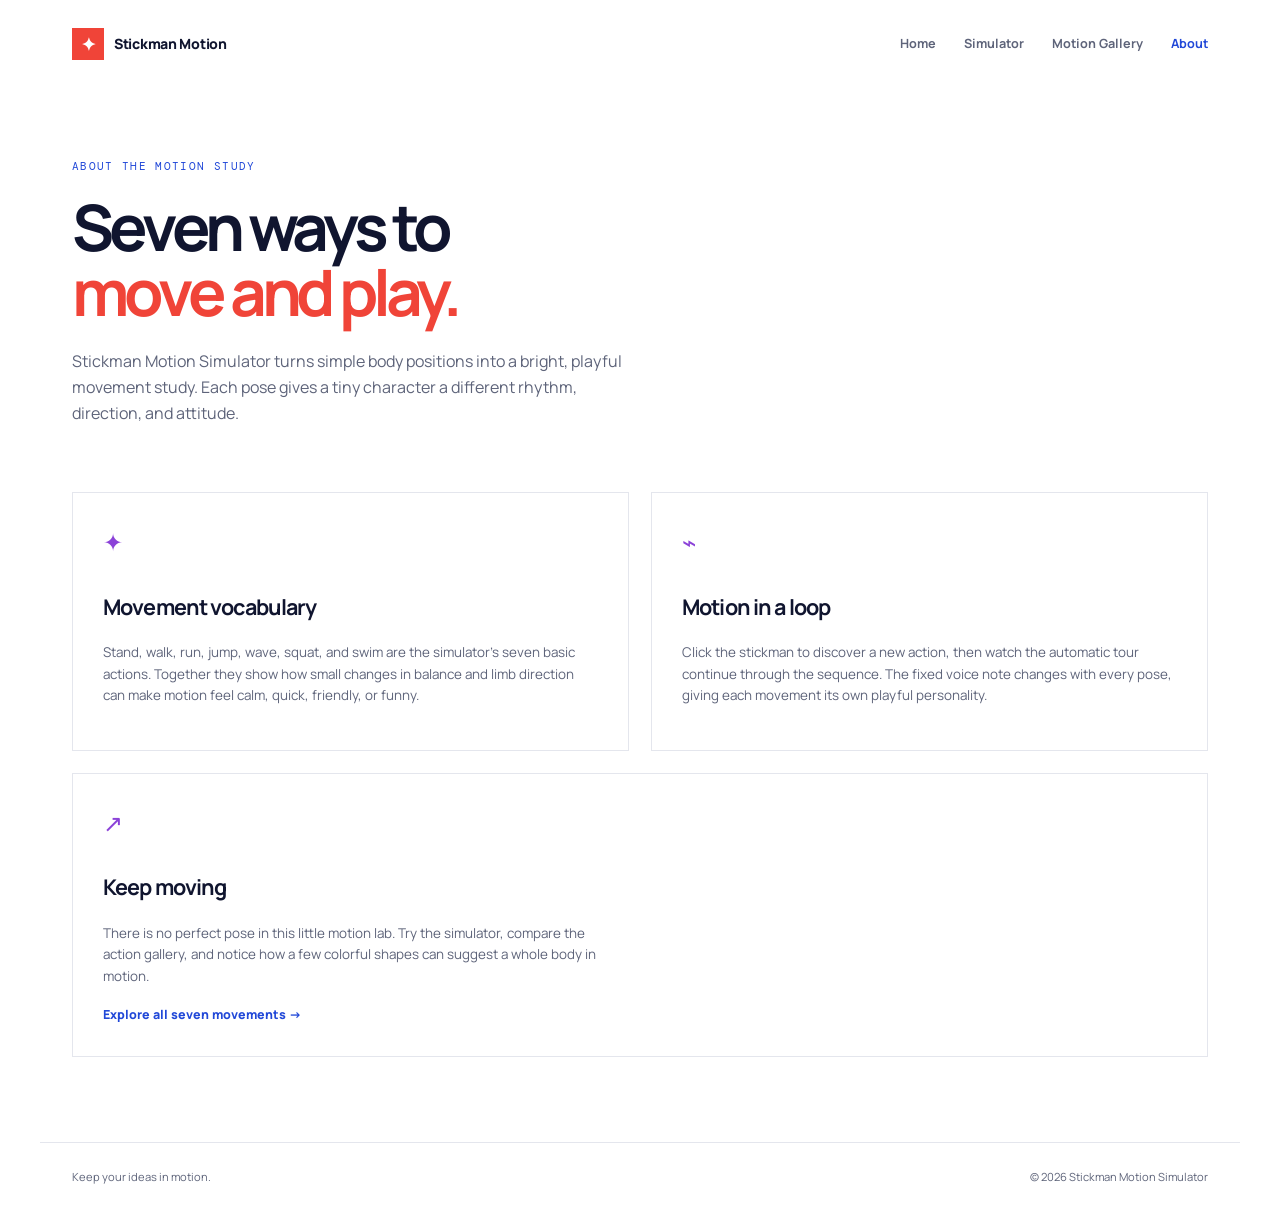
==== about.html @ 12ef15a6 "Create stickman motion simulator Co-authored-by: Copilot <223556219+Copilot@users.noreply.github.com" ====
<!doctype html>
<html lang="en">
<head>
  <meta charset="utf-8"><meta name="viewport" content="width=device-width, initial-scale=1">
  <title>About | Stickman Motion Simulator</title>
  <meta name="description" content="Learn how Stickman Motion Simulator turns seven playful movements into an interactive motion study.">
  <meta name="theme-color" content="#f5f8ff">
  <meta property="og:type" content="website"><meta property="og:title" content="About | Stickman Motion Simulator"><meta property="og:description" content="Discover the movement ideas behind seven playful stickman actions."><meta property="og:url" content="https://example.com/stickman-motion-simulator/about.html"><meta property="og:image" content="https://example.com/stickman-motion-simulator/og-image.svg">
  <link rel="icon" href="data:image/svg+xml,%3Csvg xmlns='http://www.w3.org/2000/svg' viewBox='0 0 64 64'%3E%3Crect width='64' height='64' rx='18' fill='%235b6ee1'/%3E%3Ccircle cx='32' cy='18' r='7' fill='white'/%3E%3Cpath d='M32 27v18M20 35l12 5 12-5M24 56l8-11 8 11' fill='none' stroke='white' stroke-width='5' stroke-linecap='round' stroke-linejoin='round'/%3E%3C/svg%3E">
  <link rel="stylesheet" href="style.css">
</head>
<body>
  <header class="site-header"><a class="brand" href="index.html" aria-label="Stickman Motion Simulator home"><span class="brand-mark" aria-hidden="true">✦</span><span>Stickman Motion</span></a><nav aria-label="Primary navigation"><a href="index.html">Home</a><a href="simulator.html">Simulator</a><a href="gallery.html">Motion Gallery</a><a class="is-active" href="about.html">About</a></nav></header>
  <main class="page-shell about-page">
    <section class="section-heading" aria-labelledby="about-title"><p class="eyebrow">About the motion study</p><h1 id="about-title">Seven ways to<br><em>move and play.</em></h1><p>Stickman Motion Simulator turns simple body positions into a bright, playful movement study. Each pose gives a tiny character a different rhythm, direction, and attitude.</p></section>
    <section class="about-grid" aria-label="Motion project details">
      <article class="about-panel"><span class="panel-icon">✦</span><h2>Movement vocabulary</h2><p>Stand, walk, run, jump, wave, squat, and swim are the simulator's seven basic actions. Together they show how small changes in balance and limb direction can make motion feel calm, quick, friendly, or funny.</p></article>
      <article class="about-panel"><span class="panel-icon">⌁</span><h2>Motion in a loop</h2><p>Click the stickman to discover a new action, then watch the automatic tour continue through the sequence. The fixed voice note changes with every pose, giving each movement its own playful personality.</p></article>
      <article class="about-panel panel-wide"><span class="panel-icon">↗</span><h2>Keep moving</h2><p>There is no perfect pose in this little motion lab. Try the simulator, compare the action gallery, and notice how a few colorful shapes can suggest a whole body in motion.</p><a class="text-link" href="simulator.html">Explore all seven movements →</a></article>
    </section>
  </main>
  <footer class="site-footer page-shell"><p>Keep your ideas in motion.</p><p>© 2026 Stickman Motion Simulator</p></footer>
</body>
</html>
---- style.css ----
@import url('https://fonts.googleapis.com/css2?family=DM+Mono:wght@400;500&family=Manrope:wght@400;500;600;700;800&display=swap');

:root { --ink:#10152f; --muted:#5e647a; --cobalt:#2148d8; --tomato:#f04438; --yellow:#ffd12f; --green:#58c637; --purple:#8b42d8; --orange:#ff8a26; --line:#e4e6ed; --card:#fff; --paper:#fff; }
* { box-sizing:border-box; }
html { overflow-x:hidden; }
body { margin:0; color:var(--ink); background:var(--paper); font-family:Manrope,Arial,sans-serif; line-height:1.6; }
a { color:inherit; text-decoration:none; }
.site-header { align-items:center; display:flex; justify-content:space-between; margin:auto; max-width:1200px; padding:28px 32px; }
.brand { align-items:center; display:flex; font-size:.88rem; font-weight:800; gap:10px; letter-spacing:-.02em; }
.brand-mark { align-items:center; background:var(--tomato); border-radius:0; color:#fff; display:flex; font-size:1.1rem; height:32px; justify-content:center; width:32px; }
nav { display:flex; gap:28px; } nav a { color:var(--muted); font-size:.79rem; font-weight:700; } nav a:hover, nav a.is-active { color:var(--cobalt); }
.page-shell { margin:0 auto; max-width:1200px; padding-left:32px; padding-right:32px; }
.hero { align-items:center; display:grid; gap:60px; grid-template-columns:1fr 1fr; min-height:560px; padding-bottom:60px; padding-top:55px; }
.eyebrow { color:var(--cobalt); font-family:'DM Mono',monospace; font-size:.7rem; letter-spacing:.12em; margin:0 0 18px; text-transform:uppercase; }
h1,h2,h3,p { margin-top:0; } h1 { font-size:clamp(2.6rem,6vw,5.3rem); letter-spacing:-.075em; line-height:1.02; margin-bottom:25px; } h1 em { color:var(--tomato); font-style:normal; }
.lede { color:var(--muted); font-size:1rem; margin-bottom:31px; max-width:470px; }
.button { border-radius:0; display:inline-flex; font-size:.8rem; font-weight:800; gap:18px; padding:15px 20px; } .button-primary { background:var(--cobalt); color:#fff; } .button-primary:hover { background:var(--tomato); }
.hero-art { align-items:center; background:var(--yellow); border-radius:0; display:flex; height:min(38vw,440px); justify-content:center; margin:0 auto; max-height:440px; max-width:440px; position:relative; width:min(38vw,440px); }
.stickman-svg { overflow:visible; } .hero-stickman { height:84%; position:relative; width:84%; z-index:1; } .svg-skin { fill:#ffb58a; stroke:none; } .svg-line { fill:none; stroke:var(--cobalt); stroke-linecap:round; stroke-linejoin:round; stroke-width:10; }
.orbit { border:0; background:var(--tomato); height:24px; position:absolute; transform:rotate(25deg); width:125px; } .orbit-two { background:var(--purple); height:18px; transform:rotate(-25deg); width:90px; } .spark { color:var(--cobalt); font-size:1.6rem; position:absolute; } .spark-one { left:12%; top:20%; } .spark-two { bottom:18%; right:15%; }
.feature-strip { border-top:1px solid var(--line); display:grid; gap:30px; grid-template-columns:repeat(3,1fr); padding-bottom:55px; padding-top:35px; } .feature-strip article { display:grid; gap:0 16px; grid-template-columns:42px 1fr; } .feature-strip h3 { font-size:.95rem; margin:2px 0 5px; } .feature-strip p { color:var(--muted); font-size:.78rem; grid-column:2; margin:0; }.feature-icon,.card-number { color:var(--tomato); font-family:'DM Mono',monospace; font-size:.73rem; }
.site-footer { border-top:1px solid var(--line); color:var(--muted); display:flex; font-size:.7rem; justify-content:space-between; padding-bottom:25px; padding-top:25px; }
.section-heading { max-width:720px; padding-bottom:50px; padding-top:70px; } .section-heading h1 { font-size:clamp(2.5rem,5vw,4.4rem); } .section-heading>p:last-child { color:var(--muted); max-width:560px; }
.simulator-layout { align-items:start; display:grid; gap:34px; grid-template-columns:minmax(0,1.5fr) minmax(260px,.75fr); padding-bottom:75px; }
.stage-card,.control-card { background:var(--card); border:1px solid var(--line); border-radius:0; overflow:hidden; } .motion-stage { background:var(--yellow); border:0; cursor:pointer; display:block; min-height:490px; overflow:hidden; padding:0; position:relative; width:100%; } .stage-grid { background-color:var(--orange); height:18px; inset:auto 0 0; position:absolute; } .simulator-stickman { height:75%; left:50%; position:absolute; top:10%; transform:translateX(-50%); transition:transform .35s ease; width:75%; } .motion-stage:hover .simulator-stickman { transform:translateX(-50%) scale(1.035); } .stage-hint { bottom:22px; color:var(--ink); font-family:'DM Mono',monospace; font-size:.67rem; left:0; position:absolute; right:0; }.motion-badge { background:var(--cobalt); border-radius:0; color:#fff; font-family:'DM Mono',monospace; font-size:.67rem; left:24px; padding:8px 12px; position:absolute; top:24px; z-index:2; }.motion-status { align-items:center; display:flex; font-size:.8rem; gap:9px; padding:20px 24px; }.status-dot { background:var(--green); border-radius:50%; height:8px; width:8px; }.dialogue { background:var(--tomato); color:#fff; display:flex; flex-direction:column; gap:5px; margin:0; padding:17px 24px; }.dialogue span { font-family:'DM Mono',monospace; font-size:.62rem; letter-spacing:.12em; }.dialogue strong { font-size:.88rem; }.control-card { padding:30px; }.control-card h2 { font-size:1.6rem; letter-spacing:-.05em; }.motion-list { list-style:none; margin:25px 0 35px; padding:0; }.motion-list li { border-bottom:1px solid var(--line); color:var(--muted); cursor:pointer; display:flex; font-size:.83rem; gap:18px; padding:13px 0; }.motion-list li span { color:var(--cobalt); font-family:'DM Mono',monospace; font-size:.68rem; }.motion-list li.is-selected { color:var(--ink); font-weight:800; }.tip { align-self:start; background:var(--yellow); border-radius:0; color:var(--ink); display:inline-block; font-size:.72rem; line-height:1.4; margin:0; max-width:250px; padding:10px 12px; }.tip span { color:var(--tomato); font-size:1rem; margin-right:6px; }.auto-status { align-self:start; color:var(--muted); font-family:'DM Mono',monospace; font-size:.62rem; margin:22px 0 0; }.auto-dot { background:var(--green); border-radius:50%; display:inline-block; height:7px; margin-right:6px; width:7px; }
.motion-pose { transition:opacity .25s ease,transform .25s ease; }.motion-pose.is-changing { opacity:0; transform:translateY(12px) scale(.96); }.motion-pose.is-new { animation:pose-in .4s ease both; } @keyframes pose-in { from{opacity:0;transform:translateY(-10px) scale(1.04)} to{opacity:1;transform:none} }
.motion-grid { display:grid; gap:22px; grid-template-columns:repeat(3,1fr); padding-bottom:80px; }.motion-card { background:var(--card); border:1px solid var(--line); border-radius:0; padding:25px; position:relative; }.card-number { position:absolute; right:25px; top:25px; }.motion-card h2 { font-size:1.2rem; margin-bottom:6px; }.motion-card p { color:var(--muted); font-size:.76rem; margin:0; }.mini-stickman { display:block; height:155px; margin:8px auto 18px; transition:transform .35s ease; width:130px; }.motion-card:hover .mini-stickman { transform:scale(1.035); }.mini-head { fill:var(--orange); }.mini-body.blue { fill:var(--cobalt); }.mini-limb { stroke:none; stroke-linecap:round; stroke-linejoin:round; stroke-width:0; }.mini-limb.red { fill:var(--tomato); }.mini-limb.yellow { fill:var(--yellow); }.mini-limb.green { fill:var(--green); }.mini-limb.purple { fill:var(--purple); }.mini-limb.orange { fill:var(--orange); }.mini-hand { stroke:none; }
.about-grid { display:grid; gap:22px; grid-template-columns:repeat(2,1fr); padding-bottom:85px; }.about-panel { background:var(--card); border:1px solid var(--line); border-radius:0; padding:30px; }.panel-wide { grid-column:span 2; }.panel-icon { color:var(--purple); display:block; font-size:1.5rem; margin-bottom:28px; }.about-panel h2 { font-size:1.35rem; letter-spacing:-.04em; }.about-panel p { color:var(--muted); font-size:.84rem; max-width:520px; }.text-link { color:var(--cobalt); font-size:.78rem; font-weight:800; }
.sr-only { height:1px; margin:-1px; overflow:hidden; position:absolute; width:1px; clip:rect(0,0,0,0); }
@media (max-width:700px) { .site-header { align-items:flex-start; flex-direction:column; gap:20px; padding:22px 20px; } nav { flex-wrap:wrap; gap:12px 18px; }.page-shell { padding-left:20px; padding-right:20px; }.hero { display:flex; flex-direction:column; gap:35px; min-height:auto; padding-bottom:55px; padding-top:40px; }.hero-copy { width:100%; }.hero-art { height:78vw; width:78vw; }.feature-strip,.motion-grid,.about-grid { grid-template-columns:1fr; }.feature-strip { gap:22px; }.section-heading { padding-top:45px; }.simulator-layout { grid-template-columns:1fr; }.motion-stage { min-height:390px; }.panel-wide { grid-column:auto; }.site-footer { align-items:flex-start; flex-direction:column; gap:6px; } }

/* Homepage: a yellow, paper-flat stage with floating color bubbles. */
.home-page { background:var(--yellow); overflow-x:hidden; }
.home-canvas { min-height:100vh; padding:28px 5vw 25px; position:relative; }
.home-kicker,.home-counter,.home-footer { color:var(--ink); font-family:'DM Mono',monospace; font-size:.65rem; letter-spacing:.08em; margin:0; text-transform:uppercase; }
.home-kicker { left:5vw; position:absolute; top:28px; }.home-counter { position:absolute; right:5vw; top:28px; }
.portrait-wrap { left:50%; position:absolute; text-align:center; top:50%; transform:translate(-50%,-52%); width:min(620px,58vw); }
.portrait { display:block; height:auto; margin:auto; overflow:visible; width:100%; }
.portrait-label { background:var(--purple); color:#fff; display:inline-block; font-family:'DM Mono',monospace; font-size:.62rem; left:3%; letter-spacing:.08em; margin:0; padding:8px 11px; position:absolute; text-transform:uppercase; top:21%; transform:rotate(-8deg); }
.portrait-wrap h1 { bottom:-30px; color:var(--ink); font-size:clamp(2rem,4vw,4rem); left:0; letter-spacing:-.08em; line-height:.9; margin:0; position:absolute; text-align:left; }.portrait-wrap h1 span { color:var(--tomato); }
.bubble-nav { inset:0; pointer-events:none; position:absolute; z-index:20; }
.bubble { align-items:flex-start; border:0; border-radius:50%; color:#fff; cursor:pointer; display:flex; flex-direction:column; font-family:Manrope,Arial,sans-serif; font-size:.78rem; height:132px; justify-content:center; line-height:1.05; padding:21px; pointer-events:auto; position:absolute; text-align:left; transition:transform .35s ease; width:132px; }
.bubble:hover,.bubble:focus-visible { transform:scale(1.09) rotate(0deg); }.bubble strong { font-size:1.02rem; }.bubble i { align-self:flex-end; font-size:1.25rem; font-style:normal; margin-top:8px; }
.bubble-blue { background:var(--cobalt); }.bubble-purple { background:var(--purple); }.bubble-green { background:var(--green); color:var(--ink); }.bubble-red { background:var(--tomato); }.bubble-orange { background:var(--orange); color:var(--ink); }
.bubble-simulator { animation:float-one 5s ease-in-out infinite; left:10%; top:28%; transform:rotate(-9deg); }.bubble-gallery { animation:float-two 6s ease-in-out infinite; right:10%; top:20%; transform:rotate(8deg); }.bubble-about { animation:float-three 5.5s ease-in-out infinite; bottom:17%; right:15%; transform:rotate(-7deg); }.bubble-note { animation:float-two 6.5s ease-in-out infinite; bottom:9%; left:5%; transform:rotate(7deg); }.bubble-note-two { bottom:7%; left:50%; transform:rotate(-5deg) scale(.82); }
@keyframes float-one { 50% { margin-top:-9px; } } @keyframes float-two { 50% { margin-top:10px; } } @keyframes float-three { 50% { margin-top:-12px; } }
.home-dialogue { background:var(--ink); bottom:28px; color:#fff; left:50%; max-width:310px; opacity:1; padding:15px 20px; position:absolute; transform:translateX(-50%); transition:opacity .25s ease; width:max-content; }.home-dialogue.is-changing { opacity:0; }.home-dialogue span { color:var(--yellow); display:block; font-family:'DM Mono',monospace; font-size:.58rem; letter-spacing:.12em; margin-bottom:5px; }.home-dialogue strong { font-size:.78rem; }.home-footer { bottom:28px; left:5vw; line-height:1.55; position:absolute; }
.machine-bubble { animation:machine-rise 5.2s ease-out forwards; border-radius:50%; height:var(--bubble-size); left:var(--bubble-x); opacity:1; pointer-events:none; position:absolute; top:var(--bubble-y); width:var(--bubble-size); z-index:10; }
@keyframes machine-rise { 0% { opacity:1; transform:translateY(0) scale(.7); } 18% { transform:translateY(-8px) scale(1); } 100% { opacity:0; transform:translateY(-180px) scale(1.08); } }
@media (max-width:700px) { .home-canvas { min-height:100svh; padding:20px; }.home-kicker { left:20px; top:20px; max-width:170px; }.home-counter { right:20px; top:20px; }.portrait-wrap { top:43%; width:min(390px,82vw); }.portrait-wrap h1 { bottom:-55px; font-size:2.55rem; left:3%; }.portrait-label { top:17%; }.bubble { font-size:.68rem; height:92px; padding:14px; width:92px; }.bubble strong { font-size:.78rem; }.bubble i { font-size:1rem; margin-top:5px; }.bubble-simulator { left:3%; top:21%; }.bubble-gallery { right:3%; top:24%; }.bubble-about { bottom:19%; right:3%; }.bubble-note { bottom:20%; left:4%; }.bubble-note-two { bottom:11%; left:auto; right:28%; transform:rotate(-5deg) scale(.82); }.home-dialogue { bottom:20px; max-width:250px; }.home-footer { display:none; } }

/* Responsive refinements for tablets and compact phones. */
@media (max-width:1000px) {
  .site-header { padding-left:24px; padding-right:24px; }
  .page-shell { padding-left:24px; padding-right:24px; }
  .hero { gap:35px; }
  .simulator-layout { grid-template-columns:1fr; }
  .control-card { display:grid; gap:0 28px; grid-template-columns:1fr 1fr; }
  .control-card .eyebrow,.control-card h2,.motion-list { grid-column:1; }
  .control-card .tip,.control-card .auto-status { grid-column:2; }
  .motion-grid { grid-template-columns:repeat(2, minmax(0, 1fr)); }
}

@media (max-width:700px) {
  .site-header { padding:18px 20px; }
  .brand { font-size:.82rem; }
  nav { gap:10px 15px; width:100%; }
  nav a { font-size:.72rem; }
  .page-shell { padding-left:20px; padding-right:20px; }
  .section-heading { padding-bottom:30px; padding-top:42px; }
  .section-heading h1 { font-size:clamp(2.35rem, 12vw, 3.4rem); }
  .section-heading > p:last-child { font-size:.88rem; }
  .control-card { display:block; padding:22px; }
  .motion-list { margin-bottom:25px; }
  .motion-list li { padding:11px 0; }
  .motion-stage { min-height:clamp(360px, 105vw, 490px); }
  .simulator-stickman { height:70%; top:12%; width:88%; }
  .dialogue { padding:15px 20px; }
  .dialogue strong { font-size:.8rem; }
  .motion-grid { gap:14px; grid-template-columns:1fr; padding-bottom:50px; }
  .motion-card { padding:20px; }
  .mini-stickman { height:140px; margin-bottom:12px; }
  .site-footer { padding-top:20px; }
}

@media (max-width:420px) {
  .site-header { align-items:flex-start; }
  nav { gap:8px 12px; }
  nav a { font-size:.67rem; }
  .home-kicker { max-width:145px; }
  .portrait-wrap { top:42%; width:84vw; }
  .portrait-wrap h1 { bottom:-45px; font-size:2.2rem; }
  .bubble { height:82px; padding:12px; width:82px; }
  .bubble strong { font-size:.7rem; }
  .bubble-simulator { left:1%; top:22%; }
  .bubble-gallery { right:1%; top:25%; }
  .bubble-about { bottom:17%; right:2%; }
  .bubble-note { bottom:19%; left:1%; }
  .bubble-note-two { bottom:9%; right:25%; }
  .home-dialogue { bottom:16px; max-width:225px; padding:12px 15px; }
  .motion-badge { left:16px; top:16px; }
  .motion-status { padding:16px 18px; }
}
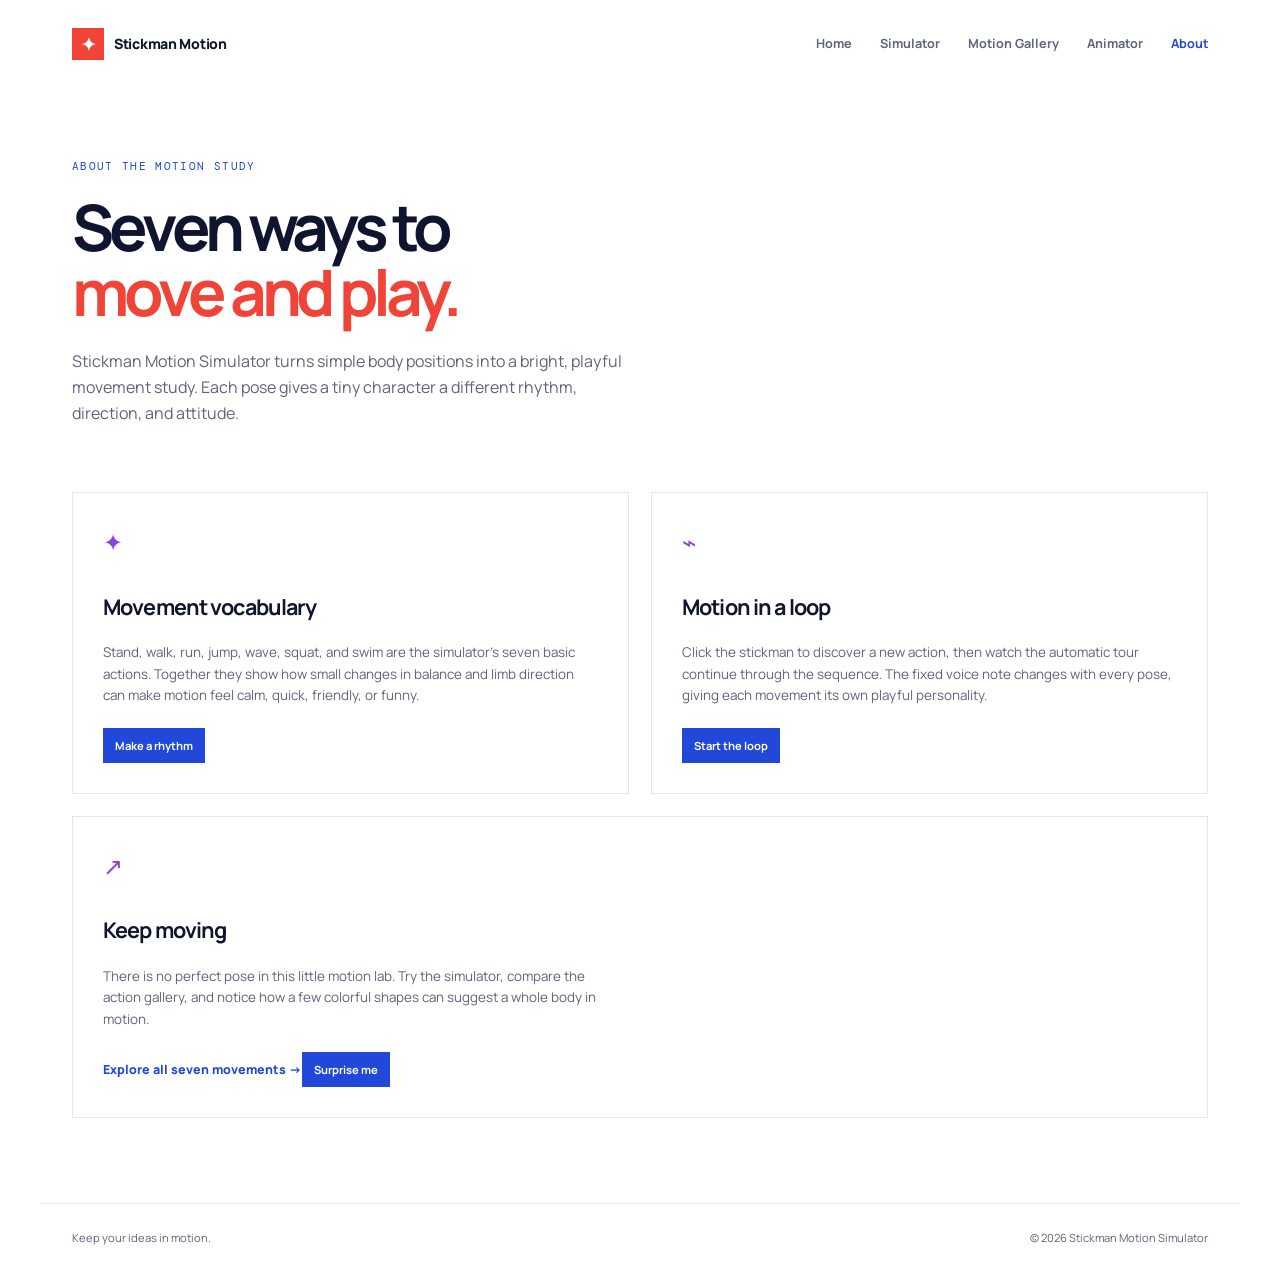
==== commit 826387c7: "stickman animator skeleton rig" ====
--- a/about.html
+++ b/about.html
@@ -10,15 +10,16 @@
   <link rel="stylesheet" href="style.css">
 </head>
 <body>
-  <header class="site-header"><a class="brand" href="index.html" aria-label="Stickman Motion Simulator home"><span class="brand-mark" aria-hidden="true">✦</span><span>Stickman Motion</span></a><nav aria-label="Primary navigation"><a href="index.html">Home</a><a href="simulator.html">Simulator</a><a href="gallery.html">Motion Gallery</a><a class="is-active" href="about.html">About</a></nav></header>
+  <header class="site-header"><a class="brand" href="index.html" aria-label="Stickman Motion Simulator home"><span class="brand-mark" aria-hidden="true">✦</span><span>Stickman Motion</span></a><nav aria-label="Primary navigation"><a href="index.html">Home</a><a href="simulator.html">Simulator</a><a href="gallery.html">Motion Gallery</a><a href="animator.html">Animator</a><a class="is-active" href="about.html">About</a></nav></header>
   <main class="page-shell about-page">
     <section class="section-heading" aria-labelledby="about-title"><p class="eyebrow">About the motion study</p><h1 id="about-title">Seven ways to<br><em>move and play.</em></h1><p>Stickman Motion Simulator turns simple body positions into a bright, playful movement study. Each pose gives a tiny character a different rhythm, direction, and attitude.</p></section>
     <section class="about-grid" aria-label="Motion project details">
-      <article class="about-panel"><span class="panel-icon">✦</span><h2>Movement vocabulary</h2><p>Stand, walk, run, jump, wave, squat, and swim are the simulator's seven basic actions. Together they show how small changes in balance and limb direction can make motion feel calm, quick, friendly, or funny.</p></article>
-      <article class="about-panel"><span class="panel-icon">⌁</span><h2>Motion in a loop</h2><p>Click the stickman to discover a new action, then watch the automatic tour continue through the sequence. The fixed voice note changes with every pose, giving each movement its own playful personality.</p></article>
-      <article class="about-panel panel-wide"><span class="panel-icon">↗</span><h2>Keep moving</h2><p>There is no perfect pose in this little motion lab. Try the simulator, compare the action gallery, and notice how a few colorful shapes can suggest a whole body in motion.</p><a class="text-link" href="simulator.html">Explore all seven movements →</a></article>
+      <article class="about-panel about-interactive"><span class="panel-icon">✦</span><h2>Movement vocabulary</h2><p>Stand, walk, run, jump, wave, squat, and swim are the simulator's seven basic actions. Together they show how small changes in balance and limb direction can make motion feel calm, quick, friendly, or funny.</p><button class="panel-action" type="button">Make a rhythm</button></article>
+      <article class="about-panel about-interactive"><span class="panel-icon">⌁</span><h2>Motion in a loop</h2><p>Click the stickman to discover a new action, then watch the automatic tour continue through the sequence. The fixed voice note changes with every pose, giving each movement its own playful personality.</p><button class="panel-action" type="button">Start the loop</button></article>
+      <article class="about-panel panel-wide about-interactive"><span class="panel-icon">↗</span><h2>Keep moving</h2><p>There is no perfect pose in this little motion lab. Try the simulator, compare the action gallery, and notice how a few colorful shapes can suggest a whole body in motion.</p><a class="text-link" href="simulator.html">Explore all seven movements →</a><button class="panel-action" type="button">Surprise me</button></article>
     </section>
   </main>
   <footer class="site-footer page-shell"><p>Keep your ideas in motion.</p><p>© 2026 Stickman Motion Simulator</p></footer>
+  <script src="script.js"></script>
 </body>
 </html>
--- a/style.css
+++ b/style.css
@@ -20,32 +20,48 @@
 .orbit { border:0; background:var(--tomato); height:24px; position:absolute; transform:rotate(25deg); width:125px; } .orbit-two { background:var(--purple); height:18px; transform:rotate(-25deg); width:90px; } .spark { color:var(--cobalt); font-size:1.6rem; position:absolute; } .spark-one { left:12%; top:20%; } .spark-two { bottom:18%; right:15%; }
 .feature-strip { border-top:1px solid var(--line); display:grid; gap:30px; grid-template-columns:repeat(3,1fr); padding-bottom:55px; padding-top:35px; } .feature-strip article { display:grid; gap:0 16px; grid-template-columns:42px 1fr; } .feature-strip h3 { font-size:.95rem; margin:2px 0 5px; } .feature-strip p { color:var(--muted); font-size:.78rem; grid-column:2; margin:0; }.feature-icon,.card-number { color:var(--tomato); font-family:'DM Mono',monospace; font-size:.73rem; }
 .site-footer { border-top:1px solid var(--line); color:var(--muted); display:flex; font-size:.7rem; justify-content:space-between; padding-bottom:25px; padding-top:25px; }
-.section-heading { max-width:720px; padding-bottom:50px; padding-top:70px; } .section-heading h1 { font-size:clamp(2.5rem,5vw,4.4rem); } .section-heading>p:last-child { color:var(--muted); max-width:560px; }
+.section-heading { max-width:720px; padding-bottom:50px; padding-top:70px; } .section-heading h1 { font-size:clamp(2.5rem,5vw,4.4rem); } .section-heading>p:last-child { color:var(--muted); max-width:560px; }.sound-toggle { background:var(--yellow); border:0; color:var(--ink); cursor:pointer; font:700 .7rem Manrope,Arial,sans-serif; padding:10px 12px; }.sound-toggle:hover, .sound-toggle[aria-pressed="false"] { background:var(--line); }.sound-toggle:focus-visible { outline:3px solid var(--cobalt); outline-offset:3px; }
 .simulator-layout { align-items:start; display:grid; gap:34px; grid-template-columns:minmax(0,1.5fr) minmax(260px,.75fr); padding-bottom:75px; }
-.stage-card,.control-card { background:var(--card); border:1px solid var(--line); border-radius:0; overflow:hidden; } .motion-stage { background:var(--yellow); border:0; cursor:pointer; display:block; min-height:490px; overflow:hidden; padding:0; position:relative; width:100%; } .stage-grid { background-color:var(--orange); height:18px; inset:auto 0 0; position:absolute; } .simulator-stickman { height:75%; left:50%; position:absolute; top:10%; transform:translateX(-50%); transition:transform .35s ease; width:75%; } .motion-stage:hover .simulator-stickman { transform:translateX(-50%) scale(1.035); } .stage-hint { bottom:22px; color:var(--ink); font-family:'DM Mono',monospace; font-size:.67rem; left:0; position:absolute; right:0; }.motion-badge { background:var(--cobalt); border-radius:0; color:#fff; font-family:'DM Mono',monospace; font-size:.67rem; left:24px; padding:8px 12px; position:absolute; top:24px; z-index:2; }.motion-status { align-items:center; display:flex; font-size:.8rem; gap:9px; padding:20px 24px; }.status-dot { background:var(--green); border-radius:50%; height:8px; width:8px; }.dialogue { background:var(--tomato); color:#fff; display:flex; flex-direction:column; gap:5px; margin:0; padding:17px 24px; }.dialogue span { font-family:'DM Mono',monospace; font-size:.62rem; letter-spacing:.12em; }.dialogue strong { font-size:.88rem; }.control-card { padding:30px; }.control-card h2 { font-size:1.6rem; letter-spacing:-.05em; }.motion-list { list-style:none; margin:25px 0 35px; padding:0; }.motion-list li { border-bottom:1px solid var(--line); color:var(--muted); cursor:pointer; display:flex; font-size:.83rem; gap:18px; padding:13px 0; }.motion-list li span { color:var(--cobalt); font-family:'DM Mono',monospace; font-size:.68rem; }.motion-list li.is-selected { color:var(--ink); font-weight:800; }.tip { align-self:start; background:var(--yellow); border-radius:0; color:var(--ink); display:inline-block; font-size:.72rem; line-height:1.4; margin:0; max-width:250px; padding:10px 12px; }.tip span { color:var(--tomato); font-size:1rem; margin-right:6px; }.auto-status { align-self:start; color:var(--muted); font-family:'DM Mono',monospace; font-size:.62rem; margin:22px 0 0; }.auto-dot { background:var(--green); border-radius:50%; display:inline-block; height:7px; margin-right:6px; width:7px; }
+.stage-card,.control-card { background:var(--card); border:1px solid var(--line); border-radius:0; overflow:hidden; } .motion-stage { background:var(--yellow); border:0; cursor:pointer; display:block; min-height:490px; overflow:hidden; padding:0; position:relative; width:100%; } .motion-stage::before { background:var(--cobalt); border-radius:50%; content:""; height:18px; left:50%; opacity:0; pointer-events:none; position:absolute; top:52%; transform:translate(-50%,-50%) scale(.2); width:18px; z-index:0; }.motion-stage.stage-burst::before { animation:stage-ripple .55s ease-out both; }.stage-grid { background-color:var(--orange); height:18px; inset:auto 0 0; position:absolute; }.simulator-stickman { height:75%; left:50%; position:absolute; top:10%; transform:translateX(-50%); transition:transform .35s ease; width:75%; z-index:1; }.motion-stage:hover .simulator-stickman { transform:translateX(-50%) scale(1.035); }.motion-stage[data-motion] #motion-pose { transform-box:fill-box; transform-origin:center bottom; }.motion-stage[data-motion="stand"] #motion-pose { animation:stage-breathe 2.8s ease-in-out infinite; }.motion-stage[data-motion="walk"] #motion-pose { animation:stage-walk .75s ease-in-out infinite; }.motion-stage[data-motion="run"] #motion-pose { animation:stage-run .42s ease-in-out infinite; }.motion-stage[data-motion="jump"] #motion-pose { animation:stage-jump 1.15s cubic-bezier(.36,.07,.19,.97) infinite; }.motion-stage[data-motion="wave"] #motion-pose { animation:stage-wave .8s ease-in-out infinite; transform-origin:58% 35%; }.motion-stage[data-motion="squat"] #motion-pose { animation:stage-squat 1.1s ease-in-out infinite; }.motion-stage[data-motion="swim"] #motion-pose { animation:stage-swim 1.15s ease-in-out infinite; transform-origin:50% 50%; }.stage-hint { bottom:22px; color:var(--ink); font-family:'DM Mono',monospace; font-size:.67rem; left:0; position:absolute; right:0; }.motion-badge { background:var(--cobalt); border-radius:0; color:#fff; font-family:'DM Mono',monospace; font-size:.67rem; left:24px; padding:8px 12px; position:absolute; top:24px; z-index:2; }.motion-status { align-items:center; display:flex; font-size:.8rem; gap:9px; padding:20px 24px; }.status-dot { background:var(--green); border-radius:50%; height:8px; width:8px; }.dialogue { background:var(--tomato); color:#fff; display:flex; flex-direction:column; gap:5px; margin:0; padding:17px 24px; }.dialogue span { font-family:'DM Mono',monospace; font-size:.62rem; letter-spacing:.12em; }.dialogue strong { font-size:.88rem; }.control-card { padding:30px; }.control-card h2 { font-size:1.6rem; letter-spacing:-.05em; }.motion-list { list-style:none; margin:25px 0 35px; padding:0; }.motion-list li { border-bottom:1px solid var(--line); color:var(--muted); cursor:pointer; display:flex; font-size:.83rem; gap:18px; padding:13px 0; }.motion-list li span { color:var(--cobalt); font-family:'DM Mono',monospace; font-size:.68rem; }.motion-list li.is-selected { color:var(--ink); font-weight:800; }.tip { align-self:start; background:var(--yellow); border-radius:0; color:var(--ink); display:inline-block; font-size:.72rem; line-height:1.4; margin:0; max-width:250px; padding:10px 12px; }.tip span { color:var(--tomato); font-size:1rem; margin-right:6px; }.auto-status { align-self:start; color:var(--muted); font-family:'DM Mono',monospace; font-size:.62rem; margin:22px 0 0; }.auto-dot { background:var(--green); border-radius:50%; display:inline-block; height:7px; margin-right:6px; width:7px; }
 .motion-pose { transition:opacity .25s ease,transform .25s ease; }.motion-pose.is-changing { opacity:0; transform:translateY(12px) scale(.96); }.motion-pose.is-new { animation:pose-in .4s ease both; } @keyframes pose-in { from{opacity:0;transform:translateY(-10px) scale(1.04)} to{opacity:1;transform:none} }
-.motion-grid { display:grid; gap:22px; grid-template-columns:repeat(3,1fr); padding-bottom:80px; }.motion-card { background:var(--card); border:1px solid var(--line); border-radius:0; padding:25px; position:relative; }.card-number { position:absolute; right:25px; top:25px; }.motion-card h2 { font-size:1.2rem; margin-bottom:6px; }.motion-card p { color:var(--muted); font-size:.76rem; margin:0; }.mini-stickman { display:block; height:155px; margin:8px auto 18px; transition:transform .35s ease; width:130px; }.motion-card:hover .mini-stickman { transform:scale(1.035); }.mini-head { fill:var(--orange); }.mini-body.blue { fill:var(--cobalt); }.mini-limb { stroke:none; stroke-linecap:round; stroke-linejoin:round; stroke-width:0; }.mini-limb.red { fill:var(--tomato); }.mini-limb.yellow { fill:var(--yellow); }.mini-limb.green { fill:var(--green); }.mini-limb.purple { fill:var(--purple); }.mini-limb.orange { fill:var(--orange); }.mini-hand { stroke:none; }
+.motion-grid { display:grid; gap:22px; grid-template-columns:repeat(3,1fr); padding-bottom:80px; }.motion-card { background:var(--card); border:1px solid var(--line); border-radius:0; padding:25px; position:relative; transition:transform .25s ease,box-shadow .25s ease; }.motion-card:hover { box-shadow:8px 8px 0 var(--yellow); transform:translateY(-5px) rotate(-.5deg); }.card-number { position:absolute; right:25px; top:25px; }.motion-card h2 { font-size:1.2rem; margin-bottom:6px; }.motion-card p { color:var(--muted); font-size:.76rem; margin:0; }.mini-stickman { display:block; height:155px; margin:8px auto 18px; transform-origin:50% 85%; transition:transform .35s ease; width:130px; }.motion-card:hover .mini-stickman { transform:scale(1.035); }.motion-card.is-playing .mini-stickman { animation:gallery-motion 1.2s ease-in-out infinite; }.motion-card[data-motion="walk"].is-playing .mini-stickman { animation-name:gallery-walk; }.motion-card[data-motion="run"].is-playing .mini-stickman { animation-name:gallery-run; }.motion-card[data-motion="jump"].is-playing .mini-stickman { animation-name:gallery-jump; }.motion-card[data-motion="wave"].is-playing .mini-stickman { animation-name:gallery-wave; }.motion-card[data-motion="squat"].is-playing .mini-stickman { animation-name:gallery-squat; }.motion-card[data-motion="swim"].is-playing .mini-stickman { animation-name:gallery-swim; }.mini-head { fill:var(--orange); }.mini-body.blue { fill:var(--cobalt); }.mini-limb { stroke:none; stroke-linecap:round; stroke-linejoin:round; stroke-width:0; }.mini-limb.red { fill:var(--tomato); }.mini-limb.yellow { fill:var(--orange); }.mini-limb.green { fill:var(--green); }.mini-limb.purple { fill:var(--purple); }.mini-limb.orange { fill:var(--orange); }.mini-hand { stroke:none; }.motion-play { background:var(--cobalt); border:0; color:#fff; cursor:pointer; font:700 .7rem Manrope,Arial,sans-serif; margin-top:18px; padding:10px 12px; }.motion-play:hover, .motion-card.is-playing .motion-play { background:var(--tomato); }.motion-play:focus-visible { outline:3px solid var(--yellow); outline-offset:3px; }
+@keyframes gallery-motion { 0%,100% { transform:translateY(0) rotate(0); } 50% { transform:translateY(-5px) rotate(-2deg); } }
+@keyframes gallery-walk { 0%,100% { transform:translateX(-4px) rotate(-3deg); } 50% { transform:translateX(4px) rotate(3deg); } }
+@keyframes gallery-run { 0%,100% { transform:translate(-5px,3px) rotate(-5deg); } 50% { transform:translate(5px,-5px) rotate(5deg); } }
+@keyframes gallery-jump { 0%,100% { transform:translateY(4px) scaleY(.96); } 50% { transform:translateY(-10px) scaleY(1.04); } }
+@keyframes gallery-wave { 0%,100% { transform:rotate(-5deg) translateX(-2px); } 50% { transform:rotate(7deg) translateX(3px); } }
+@keyframes gallery-squat { 0%,100% { transform:translateY(0) scaleY(1); } 50% { transform:translateY(8px) scaleY(.92); } }
+@keyframes gallery-swim { 0%,100% { transform:translateX(-5px) rotate(-3deg); } 50% { transform:translateX(5px) rotate(3deg); } }
+@keyframes stage-ripple { to { opacity:0; transform:translate(-50%,-50%) scale(22); } }
+@keyframes stage-breathe { 0%,100% { transform:translateY(0) scaleY(1); } 50% { transform:translateY(-3px) scaleY(1.015); } }
+@keyframes stage-walk { 0%,100% { transform:translate(-5px,2px) rotate(-2deg); } 50% { transform:translate(5px,-2px) rotate(2deg); } }
+@keyframes stage-run { 0%,100% { transform:translate(-7px,4px) rotate(-5deg) scaleY(.98); } 50% { transform:translate(7px,-5px) rotate(5deg) scaleY(1.02); } }
+@keyframes stage-jump { 0%,100% { transform:translateY(5px) scaleY(.94); } 45% { transform:translateY(-17px) scaleY(1.04); } 65% { transform:translateY(-14px) scaleY(1.01); } }
+@keyframes stage-wave { 0%,100% { transform:rotate(-5deg); } 50% { transform:rotate(7deg) translateX(4px); } }
+@keyframes stage-squat { 0%,100% { transform:translateY(0) scaleY(1); } 50% { transform:translateY(14px) scaleY(.88); } }
+@keyframes stage-swim { 0%,100% { transform:translate(-7px,2px) rotate(-4deg); } 50% { transform:translate(7px,-3px) rotate(4deg); } }
+@media (prefers-reduced-motion: reduce) { .motion-card.is-playing .mini-stickman,.motion-stage[data-motion] #motion-pose { animation-duration:3s; } }
 .about-grid { display:grid; gap:22px; grid-template-columns:repeat(2,1fr); padding-bottom:85px; }.about-panel { background:var(--card); border:1px solid var(--line); border-radius:0; padding:30px; }.panel-wide { grid-column:span 2; }.panel-icon { color:var(--purple); display:block; font-size:1.5rem; margin-bottom:28px; }.about-panel h2 { font-size:1.35rem; letter-spacing:-.04em; }.about-panel p { color:var(--muted); font-size:.84rem; max-width:520px; }.text-link { color:var(--cobalt); font-size:.78rem; font-weight:800; }
+.about-panel { transition:background .25s ease, color .25s ease, transform .25s ease; }.about-panel.is-activated { background:var(--yellow); }.panel-action { background:var(--cobalt); border:0; color:#fff; cursor:pointer; font:700 .7rem Manrope,Arial,sans-serif; margin-top:8px; padding:10px 12px; }.panel-action:hover { background:var(--tomato); }
 .sr-only { height:1px; margin:-1px; overflow:hidden; position:absolute; width:1px; clip:rect(0,0,0,0); }
 @media (max-width:700px) { .site-header { align-items:flex-start; flex-direction:column; gap:20px; padding:22px 20px; } nav { flex-wrap:wrap; gap:12px 18px; }.page-shell { padding-left:20px; padding-right:20px; }.hero { display:flex; flex-direction:column; gap:35px; min-height:auto; padding-bottom:55px; padding-top:40px; }.hero-copy { width:100%; }.hero-art { height:78vw; width:78vw; }.feature-strip,.motion-grid,.about-grid { grid-template-columns:1fr; }.feature-strip { gap:22px; }.section-heading { padding-top:45px; }.simulator-layout { grid-template-columns:1fr; }.motion-stage { min-height:390px; }.panel-wide { grid-column:auto; }.site-footer { align-items:flex-start; flex-direction:column; gap:6px; } }
 
-/* Homepage: a yellow, paper-flat stage with floating color bubbles. */
+/* Homepage: a yellow, paper-flat stage with orderly color bubbles. */
 .home-page { background:var(--yellow); overflow-x:hidden; }
-.home-canvas { min-height:100vh; padding:28px 5vw 25px; position:relative; }
+.home-canvas { margin:0 auto; min-height:100vh; max-width:1200px; padding:2rem 5% 1.6rem; position:relative; width:100%; }
 .home-kicker,.home-counter,.home-footer { color:var(--ink); font-family:'DM Mono',monospace; font-size:.65rem; letter-spacing:.08em; margin:0; text-transform:uppercase; }
-.home-kicker { left:5vw; position:absolute; top:28px; }.home-counter { position:absolute; right:5vw; top:28px; }
-.portrait-wrap { left:50%; position:absolute; text-align:center; top:50%; transform:translate(-50%,-52%); width:min(620px,58vw); }
-.portrait { display:block; height:auto; margin:auto; overflow:visible; width:100%; }
+.home-kicker { left:5%; position:absolute; top:2rem; }.home-counter { position:absolute; right:5%; top:2rem; }
+.portrait-wrap { left:50%; position:absolute; text-align:center; top:50%; transform:translate(-50%,-52%); width:min(52%, 38rem); }
+.portrait { cursor:pointer; display:block; height:auto; margin:auto; overflow:visible; transform:translate3d(0,0,0); transition:transform .2s ease,filter .25s ease; width:100%; }.portrait:hover { filter:saturate(1.12); }.portrait:focus-visible { outline:3px solid var(--cobalt); outline-offset:8px; }.portrait.is-reacting { animation:portrait-pop .45s cubic-bezier(.2,1.4,.4,1) both; }.portrait-eye,.portrait-mouth { transition:transform .25s ease; transform-box:fill-box; transform-origin:center; }.portrait.mood-sleepy .portrait-eye { transform:scaleY(.28); }.portrait.mood-surprised .portrait-mouth { transform:scale(1.35); }.portrait.mood-happy .portrait-mouth { transform:translateY(-5px) scale(1.08); }@keyframes portrait-pop { 40% { transform:translate3d(0,-12px,0) rotate(-2deg) scale(1.04); } 75% { transform:translate3d(0,3px,0) rotate(1deg) scale(.99); } }
 .portrait-label { background:var(--purple); color:#fff; display:inline-block; font-family:'DM Mono',monospace; font-size:.62rem; left:3%; letter-spacing:.08em; margin:0; padding:8px 11px; position:absolute; text-transform:uppercase; top:21%; transform:rotate(-8deg); }
 .portrait-wrap h1 { bottom:-30px; color:var(--ink); font-size:clamp(2rem,4vw,4rem); left:0; letter-spacing:-.08em; line-height:.9; margin:0; position:absolute; text-align:left; }.portrait-wrap h1 span { color:var(--tomato); }
 .bubble-nav { inset:0; pointer-events:none; position:absolute; z-index:20; }
-.bubble { align-items:flex-start; border:0; border-radius:50%; color:#fff; cursor:pointer; display:flex; flex-direction:column; font-family:Manrope,Arial,sans-serif; font-size:.78rem; height:132px; justify-content:center; line-height:1.05; padding:21px; pointer-events:auto; position:absolute; text-align:left; transition:transform .35s ease; width:132px; }
+.bubble { align-items:flex-start; border:0; border-radius:50%; color:#fff; cursor:pointer; display:flex; flex-direction:column; font-family:Manrope,Arial,sans-serif; font-size:.78rem; height:8.25rem; justify-content:center; line-height:1.05; padding:1.3rem; pointer-events:auto; position:absolute; text-align:left; transition:transform .35s ease; width:8.25rem; }
 .bubble:hover,.bubble:focus-visible { transform:scale(1.09) rotate(0deg); }.bubble strong { font-size:1.02rem; }.bubble i { align-self:flex-end; font-size:1.25rem; font-style:normal; margin-top:8px; }
 .bubble-blue { background:var(--cobalt); }.bubble-purple { background:var(--purple); }.bubble-green { background:var(--green); color:var(--ink); }.bubble-red { background:var(--tomato); }.bubble-orange { background:var(--orange); color:var(--ink); }
 .bubble-simulator { animation:float-one 5s ease-in-out infinite; left:10%; top:28%; transform:rotate(-9deg); }.bubble-gallery { animation:float-two 6s ease-in-out infinite; right:10%; top:20%; transform:rotate(8deg); }.bubble-about { animation:float-three 5.5s ease-in-out infinite; bottom:17%; right:15%; transform:rotate(-7deg); }.bubble-note { animation:float-two 6.5s ease-in-out infinite; bottom:9%; left:5%; transform:rotate(7deg); }.bubble-note-two { bottom:7%; left:50%; transform:rotate(-5deg) scale(.82); }
 @keyframes float-one { 50% { margin-top:-9px; } } @keyframes float-two { 50% { margin-top:10px; } } @keyframes float-three { 50% { margin-top:-12px; } }
-.home-dialogue { background:var(--ink); bottom:28px; color:#fff; left:50%; max-width:310px; opacity:1; padding:15px 20px; position:absolute; transform:translateX(-50%); transition:opacity .25s ease; width:max-content; }.home-dialogue.is-changing { opacity:0; }.home-dialogue span { color:var(--yellow); display:block; font-family:'DM Mono',monospace; font-size:.58rem; letter-spacing:.12em; margin-bottom:5px; }.home-dialogue strong { font-size:.78rem; }.home-footer { bottom:28px; left:5vw; line-height:1.55; position:absolute; }
-.machine-bubble { animation:machine-rise 5.2s ease-out forwards; border-radius:50%; height:var(--bubble-size); left:var(--bubble-x); opacity:1; pointer-events:none; position:absolute; top:var(--bubble-y); width:var(--bubble-size); z-index:10; }
+.home-dialogue { background:var(--ink); bottom:28px; color:#fff; left:50%; max-width:310px; opacity:1; padding:15px 20px; position:absolute; transform:translateX(-50%); transition:opacity .25s ease; width:max-content; }.home-dialogue.is-changing { opacity:0; }.home-dialogue span { color:var(--yellow); display:block; font-family:'DM Mono',monospace; font-size:.58rem; letter-spacing:.12em; margin-bottom:5px; }.home-dialogue strong { display:block; font-size:.78rem; }.home-dialogue button { background:transparent; border:0; color:var(--yellow); cursor:pointer; font:500 .6rem 'DM Mono',monospace; margin-top:10px; padding:0; text-transform:uppercase; }.home-dialogue button:hover { color:#fff; }.machine-bubble { animation:machine-rise 5.2s ease-out forwards; border-radius:50%; height:var(--bubble-size); left:var(--bubble-x); opacity:1; pointer-events:none; position:absolute; top:var(--bubble-y); width:var(--bubble-size); z-index:10; }
 @keyframes machine-rise { 0% { opacity:1; transform:translateY(0) scale(.7); } 18% { transform:translateY(-8px) scale(1); } 100% { opacity:0; transform:translateY(-180px) scale(1.08); } }
 @media (max-width:700px) { .home-canvas { min-height:100svh; padding:20px; }.home-kicker { left:20px; top:20px; max-width:170px; }.home-counter { right:20px; top:20px; }.portrait-wrap { top:43%; width:min(390px,82vw); }.portrait-wrap h1 { bottom:-55px; font-size:2.55rem; left:3%; }.portrait-label { top:17%; }.bubble { font-size:.68rem; height:92px; padding:14px; width:92px; }.bubble strong { font-size:.78rem; }.bubble i { font-size:1rem; margin-top:5px; }.bubble-simulator { left:3%; top:21%; }.bubble-gallery { right:3%; top:24%; }.bubble-about { bottom:19%; right:3%; }.bubble-note { bottom:20%; left:4%; }.bubble-note-two { bottom:11%; left:auto; right:28%; transform:rotate(-5deg) scale(.82); }.home-dialogue { bottom:20px; max-width:250px; }.home-footer { display:none; } }
 
@@ -101,3 +117,278 @@
   .motion-badge { left:16px; top:16px; }
   .motion-status { padding:16px 18px; }
 }
+
+/* Keep large screens calm: the visual system scales inside the same stage. */
+@media (min-width:1001px) {
+  .site-header { padding:1.75rem 2rem; }
+  .page-shell { padding-left:2rem; padding-right:2rem; }
+  .hero { min-height:35rem; padding-bottom:3.75rem; padding-top:3.4rem; }
+  .hero-art { height:min(38vw, 27.5rem); max-height:27.5rem; max-width:27.5rem; width:min(38vw, 27.5rem); }
+  .motion-stage { min-height:30.625rem; }
+  .stage-grid { height:1.125rem; }
+  .home-canvas { min-height:100svh; }
+  .portrait-wrap { top:49%; width:min(56%, 42rem); }
+  .portrait-wrap h1 { bottom:-2.5rem; }
+  .home-dialogue { bottom:4%; left:57%; max-width:14rem; transform:none; width:14rem; z-index:21; }
+  .home-footer { bottom:2rem; }
+  .portrait-wrap h1 { max-width:16rem; }
+  .bubble-note-two { bottom:auto; left:76%; top:44%; }
+}
+
+/* Keep the label, title, and voice note in separate visual zones. */
+@media (min-width:701px) {
+  .portrait-wrap h1 { max-width:16rem; }
+  .home-dialogue { bottom:4%; left:57%; max-width:14rem; transform:none; width:14rem; }
+}
+
+@media (max-width:700px) {
+  .portrait-label { top:5%; }
+  .bubble-simulator { left:2%; top:30%; }
+  .home-dialogue { bottom:auto; left:auto; right:4%; top:62%; max-width:145px; padding:12px 14px; transform:none; width:145px; z-index:21; }
+}
+
+@media (max-width:700px) {
+  .bubble-note-two { bottom:auto; left:45%; right:auto; top:72%; }
+  .home-dialogue { bottom:auto; top:62%; z-index:21; }
+}
+
+/* The homepage bubbles use a stable layout so they never cover the artwork or text. */
+.bubble-nav {
+  bottom:6%;
+  display:grid;
+  gap:1rem;
+  grid-template-columns:repeat(5, minmax(0, 1fr));
+  height:auto;
+  inset: auto 5% 6%;
+  justify-items:center;
+  left:5%;
+  right:5%;
+  top:auto;
+}
+.bubble {
+  animation:none;
+  height:clamp(6.5rem, 11vw, 8.25rem);
+  position:relative;
+  transform:none;
+  width:clamp(6.5rem, 11vw, 8.25rem);
+}
+.bubble:hover,
+.bubble:focus-visible {
+  transform:scale(1.05);
+}
+.bubble-simulator,
+.bubble-gallery,
+.bubble-about,
+.bubble-note,
+.bubble-note-two {
+  bottom:auto;
+  left:auto;
+  right:auto;
+  top:auto;
+}
+.home-dialogue {
+  bottom:2%;
+  left:5%;
+  transform:none;
+}
+.home-footer {
+  bottom:2%;
+  left:auto;
+  right:5%;
+  text-align:right;
+}
+
+@media (max-width:700px) {
+  .home-canvas {
+    min-height:960px;
+    padding:1.25rem 1.25rem 2rem;
+  }
+  .home-kicker {
+    left:1.25rem;
+    top:1.25rem;
+  }
+  .home-counter {
+    right:1.25rem;
+    top:1.25rem;
+  }
+  .portrait-wrap {
+    top:23%;
+    width:min(20rem, 72vw);
+  }
+  .portrait-label {
+    left:0;
+    top:13%;
+  }
+  .portrait-wrap h1 {
+    bottom:-3.4rem;
+    font-size:clamp(2rem, 10vw, 2.7rem);
+    left:0;
+  }
+  .bubble-nav {
+    bottom:auto;
+    gap:.9rem;
+    grid-template-columns:repeat(2, minmax(0, 1fr));
+    inset:auto 1.25rem;
+    justify-items:center;
+    top:54%;
+  }
+  .bubble {
+    height:clamp(5.8rem, 25vw, 6.4rem);
+    padding:1rem;
+    width:clamp(5.8rem, 25vw, 6.4rem);
+  }
+  .bubble strong {
+    font-size:.75rem;
+  }
+  .bubble i {
+    margin-top:.3rem;
+  }
+  .bubble-note-two {
+    grid-column:1 / -1;
+  }
+  .home-dialogue {
+    bottom:auto;
+    left:1.25rem;
+    max-width:none;
+    right:1.25rem;
+    top:91%;
+    transform:none;
+    width:auto;
+  }
+  .home-footer {
+    display:none;
+  }
+}
+
+/* Simulator controls and accessible interaction states. */
+.stage-progress { background:#f6b51e; height:5px; overflow:hidden; }
+.stage-progress span { background:var(--cobalt); display:block; height:100%; transition:width .3s ease; width:14.285%; }
+.motion-list li { transition:color .2s, padding-left .2s; }
+.motion-list li:hover,.motion-list li:focus-visible { color:var(--cobalt); padding-left:6px; outline:none; }
+.motion-controls { display:grid; gap:10px; grid-template-columns:1fr 1fr; margin:0 0 20px; }
+.control-button { background:transparent; border:1px solid var(--line); color:var(--ink); cursor:pointer; font:700 .7rem Manrope,sans-serif; padding:11px 10px; }
+.control-button:hover,.control-button:focus-visible { border-color:var(--cobalt); color:var(--cobalt); outline:2px solid #b9c7ff; outline-offset:2px; }
+.control-button-primary { background:var(--cobalt); border-color:var(--cobalt); color:#fff; }
+.tempo-control { color:var(--muted); display:grid; font:500 .68rem 'DM Mono',monospace; gap:7px; margin-bottom:22px; text-transform:uppercase; }
+.tempo-control select { background:var(--paper); border:1px solid var(--line); color:var(--ink); font:600 .75rem Manrope,sans-serif; padding:10px; text-transform:none; }
+.shortcut-hint { color:var(--muted); font-size:.65rem; margin:14px 0 0; }
+button, select { font:inherit; }
+button:focus-visible, a:focus-visible, select:focus-visible { outline:2px solid var(--cobalt); outline-offset:3px; }
+@media (prefers-reduced-motion: reduce) { *, *::before, *::after { scroll-behavior:auto !important; transition-duration:.01ms !important; animation-duration:.01ms !important; animation-iteration-count:1 !important; } }
+
+.animator-layout { align-items:start; display:grid; gap:24px; grid-template-columns:minmax(0,1.45fr) minmax(270px,.7fr); padding-bottom:75px; }
+.animator-stage-card,.animator-panel { background:var(--card); border:1px solid var(--line); }
+.animator-stage-card { overflow:hidden; }
+.animator-toolbar,.animator-playback { align-items:center; display:flex; gap:12px; justify-content:space-between; padding:16px 20px; }
+.animator-status,.animator-help { color:var(--muted); font-family:'DM Mono',monospace; font-size:.65rem; }
+.animator-stage { background:var(--yellow); min-height:560px; overflow:hidden; position:relative; }
+.animator-stage::before { background-image:linear-gradient(rgba(16,21,47,.08) 1px,transparent 1px),linear-gradient(90deg,rgba(16,21,47,.08) 1px,transparent 1px); background-size:32px 32px; content:""; inset:0; opacity:.5; position:absolute; }
+.editor-stickman { height:82%; left:50%; overflow:visible; position:absolute; top:5%; transform:translateX(-50%); width:82%; z-index:1; }
+.animator-ground { background:var(--orange); bottom:0; height:18px; left:0; position:absolute; right:0; }
+.editor-part { cursor:grab; transition:filter .15s ease; }.editor-part:hover,.editor-part.is-selected { filter:drop-shadow(0 0 5px #fff); }.editor-part.is-selected { stroke:var(--ink); stroke-dasharray:4 4; stroke-width:2; }.editor-head { fill:var(--orange); }.editor-body { fill:var(--cobalt); }.editor-arm { fill:var(--tomato); }.editor-limb:nth-of-type(4) .editor-arm { fill:var(--purple); }.editor-leg { fill:var(--green); }.editor-limb:nth-of-type(5) .editor-leg { fill:var(--purple); }.joint { fill:var(--yellow); stroke:var(--ink); stroke-width:2; }.editor-hand,.editor-foot { fill:var(--orange); }.animator-hint { bottom:28px; color:var(--ink); font:500 .65rem 'DM Mono',monospace; left:0; position:absolute; right:0; text-align:center; z-index:2; }
+.animator-playback { border-top:1px solid var(--line); justify-content:flex-start; }.tool-button,.preset-button { background:transparent; border:1px solid var(--line); color:var(--ink); cursor:pointer; font:700 .7rem Manrope,Arial,sans-serif; padding:10px 12px; }.tool-button:hover,.preset-button:hover,.preset-button.is-active { border-color:var(--cobalt); color:var(--cobalt); }.tool-button-primary { background:var(--cobalt); border-color:var(--cobalt); color:#fff; }.tool-button-primary:hover { background:var(--tomato); border-color:var(--tomato); color:#fff; }.animator-playback label,.angle-control { align-items:center; color:var(--muted); display:flex; font:500 .65rem 'DM Mono',monospace; gap:8px; text-transform:uppercase; }.animator-playback input,.angle-control input { accent-color:var(--cobalt); }.animator-playback output,.angle-control output { color:var(--ink); min-width:32px; }.animator-controls { display:grid; gap:18px; }.animator-panel { padding:24px; }.animator-panel h2 { font-size:1.35rem; margin-bottom:22px; }.preset-grid { display:grid; gap:8px; grid-template-columns:repeat(2,1fr); }.preset-button { text-align:left; }.angle-control { flex-wrap:wrap; }.angle-control input { flex-basis:100%; }.animator-export { display:flex; flex-direction:column; gap:12px; }.animator-export .animator-help { margin:0; }
+@media (max-width:800px) { .animator-layout { grid-template-columns:1fr; }.animator-stage { min-height:470px; }.animator-playback { align-items:flex-start; flex-wrap:wrap; }.animator-playback label { flex-basis:100%; } }
+
+/* Animator v2: direct-pose studio */
+.animator-heading { padding-bottom:32px; }.animator-workspace { align-items:start; display:grid; gap:18px; grid-template-columns:minmax(0,1.55fr) minmax(300px,.7fr); padding-bottom:75px; }.animator-canvas-card,.inspector-card { background:var(--card); border:1px solid var(--line); }.animator-canvas-card { overflow:hidden; }.animator-topbar { align-items:center; display:flex; font:500 .66rem 'DM Mono',monospace; gap:14px; justify-content:space-between; padding:12px 18px; }.studio-dot { background:var(--green); border-radius:50%; display:inline-block; height:8px; margin-right:8px; width:8px; }.inline-angle { align-items:center; display:flex; gap:8px; margin-left:auto; max-width:290px; }.inline-angle input { accent-color:var(--cobalt); min-width:90px; width:150px; }.inline-angle output { min-width:36px; text-align:right; }.animator-stage-v2 { min-height:620px; }.stage-grid-lines { background-image:linear-gradient(rgba(16,21,47,.07) 1px,transparent 1px),linear-gradient(90deg,rgba(16,21,47,.07) 1px,transparent 1px); background-size:32px 32px; inset:0; position:absolute; }.stage-label { color:var(--muted); font:500 .6rem 'DM Mono',monospace; left:20px; position:absolute; top:20px; }.editor-stickman-v2 { height:86%; top:5%; width:86%; }.rig-part { cursor:grab; }.rig-part:hover,.rig-part.is-selected { filter:drop-shadow(0 0 5px #fff); }.rig-part.is-selected { outline:2px dashed var(--ink); }.rig-head { fill:var(--orange); }.rig-torso { fill:var(--cobalt); }.rig-arm,.rig-leg { stroke:var(--ink); stroke-width:1; }.rig-red { fill:var(--tomato); }.rig-orange { fill:var(--orange); }.rig-purple { fill:var(--purple); }.rig-green { fill:var(--green); }.rig-blue { fill:var(--cobalt); }.rig-joint { fill:var(--yellow); stroke:var(--ink); stroke-width:2; }.rig-hand,.rig-foot { fill:var(--orange); stroke:var(--ink); stroke-width:1; }.rig-anchor { fill:var(--ink); opacity:.5; }.rotation-handle { fill:var(--tomato); pointer-events:none; opacity:0; transition:opacity .2s ease; }.rotation-handle.is-visible { opacity:1; }.rotation-handle line { stroke:var(--tomato); stroke-dasharray:3 3; stroke-width:2; }.stage-instruction { bottom:20px; color:var(--ink); font:500 .65rem 'DM Mono',monospace; left:0; margin:0; position:absolute; right:0; text-align:center; }.animator-transport { align-items:center; border-top:1px solid var(--line); display:flex; gap:10px; padding:14px 18px; }.animator-transport label { color:var(--muted); font:500 .65rem 'DM Mono',monospace; margin-left:auto; }.animator-transport select { background:var(--paper); border:1px solid var(--line); font:600 .72rem Manrope,sans-serif; margin-left:5px; padding:7px; }.animator-inspector { display:grid; gap:18px; position:sticky; top:16px; }.inspector-card { padding:20px; }.inspector-heading { align-items:start; display:flex; justify-content:space-between; }.preset-count { color:var(--tomato); font:500 .65rem 'DM Mono',monospace; }.preset-grid-v2 { gap:8px; grid-template-columns:repeat(2,1fr); margin-top:12px; }.preset-grid-v2 .preset-button { display:grid; gap:2px; grid-template-columns:25px 1fr; text-align:left; }.preset-grid-v2 .preset-button b { color:var(--tomato); font:500 .65rem 'DM Mono',monospace; grid-row:span 2; }.preset-grid-v2 .preset-button span { font-size:.72rem; font-weight:800; }.preset-grid-v2 .preset-button i { color:var(--muted); font-size:.6rem; font-style:normal; }.preset-grid-v2 .preset-button.is-active { background:var(--yellow); border-color:var(--yellow); color:var(--ink); }.selected-card h2 { font-size:1.55rem; margin:8px 0 20px; }.selected-card p { color:var(--muted); font-size:.72rem; margin:18px 0 0; }.angle-control-v2 { color:var(--muted); display:flex; font:500 .65rem 'DM Mono',monospace; justify-content:space-between; text-transform:uppercase; }.angle-control-v2 output { color:var(--ink); }.angle-control-v2 input { accent-color:var(--cobalt); flex-basis:100%; margin-top:9px; }.editor-button { background:transparent; border:1px solid var(--line); color:var(--ink); cursor:pointer; font:700 .68rem Manrope,Arial,sans-serif; padding:9px 11px; }.editor-button:hover,.editor-button:focus-visible { border-color:var(--cobalt); color:var(--cobalt); outline:2px solid #b9c7ff; outline-offset:2px; }.editor-button-primary { background:var(--cobalt); border-color:var(--cobalt); color:#fff; }.editor-button-primary:hover { background:var(--tomato); border-color:var(--tomato); color:#fff; }.editor-button-wide { width:100%; }.export-status { color:var(--muted); font:500 .62rem 'DM Mono',monospace; margin:12px 0 0; }.editor-button:disabled { cursor:wait; opacity:.6; }
+@media (max-width:900px) { .animator-workspace { grid-template-columns:1fr; }.animator-stage-v2 { min-height:560px; } }
+@media (max-width:900px) { .animator-topbar { align-items:flex-start; flex-wrap:wrap; }.inline-angle { flex-basis:100%; margin-left:0; max-width:none; order:3; }.inline-angle input { flex:1; width:auto; } }
+@media (prefers-reduced-motion:reduce) { .rig-part { transition:none; } }
+.rig-joint-control { cursor:move; }.rig-joint-control circle { fill:var(--yellow); stroke:var(--ink); stroke-width:2; }.rig-joint-control:hover circle,.rig-joint-control.is-selected circle { fill:var(--tomato); }.rig-joint-control.is-selected { outline:2px solid var(--tomato); }
+.part-picker { display:grid; gap:6px; grid-template-columns:repeat(2,minmax(0,1fr)); margin-top:16px; max-height:190px; overflow:auto; }.part-picker button { background:var(--paper); border:1px solid var(--line); color:var(--ink); cursor:pointer; font:600 .62rem Manrope,Arial,sans-serif; padding:7px 8px; text-align:left; }.part-picker button:hover,.part-picker button.is-active { background:var(--yellow); border-color:var(--tomato); }
+.rig-pick { cursor:grab; fill:transparent; pointer-events:all; stroke:transparent; stroke-width:2; }.rig-pick:hover,.rig-pick:focus { stroke:var(--tomato); stroke-dasharray:3 3; }.rig-part > :not(.rig-pick) { pointer-events:none; }
+
+@media (min-width:701px) {
+  .portrait-wrap {
+    width:min(48%, 34rem);
+  }
+  .bubble-nav {
+    display:block;
+    inset:0;
+  }
+  .bubble {
+    height:clamp(5.8rem, 9vw, 6.5rem);
+    position:absolute;
+    width:clamp(5.8rem, 9vw, 6.5rem);
+  }
+  .bubble-simulator { left:8%; top:28%; }
+  .bubble-gallery { left:18%; top:52%; }
+  .bubble-about { right:8%; top:25%; }
+  .bubble-note { bottom:auto; left:auto; right:18%; top:49%; }
+  .bubble-note-two { bottom:auto; left:auto; right:7%; top:70%; }
+  .home-dialogue {
+    bottom:auto;
+    left:auto;
+    right:5%;
+    top:2rem;
+  }
+}
+
+@media (max-width:700px) {
+  .home-canvas {
+    min-height:760px;
+  }
+  .portrait-wrap {
+    top:11%;
+    transform:translateX(-50%);
+    width:min(15rem, 56vw);
+  }
+  .portrait-wrap h1 {
+    bottom:-3.2rem;
+    font-size:clamp(1.9rem, 9vw, 2.45rem);
+    left:50%;
+    text-align:center;
+    transform:translateX(-50%);
+    width:15rem;
+  }
+  .portrait-label {
+    left:50%;
+    top:10%;
+    transform:translateX(-50%) rotate(-8deg);
+    white-space:nowrap;
+  }
+  .bubble-nav {
+    display:block;
+    inset:0;
+  }
+  .bubble {
+    height:clamp(4.5rem, 19vw, 5.2rem);
+    padding:.75rem;
+    position:absolute;
+    width:clamp(4.5rem, 19vw, 5.2rem);
+  }
+  .bubble strong {
+    font-size:.65rem;
+  }
+  .bubble i {
+    font-size:.85rem;
+  }
+  .bubble-simulator {
+    left:.25rem;
+    top:25%;
+  }
+  .bubble-gallery {
+    left:.25rem;
+    top:47%;
+  }
+  .bubble-about {
+    right:.25rem;
+    top:21%;
+  }
+  .bubble-note {
+    right:.25rem;
+    top:40%;
+  }
+  .bubble-note-two {
+    right:.25rem;
+    top:59%;
+    transform:none;
+  }
+  .home-dialogue {
+    bottom:1.25rem;
+    left:1.25rem;
+    right:1.25rem;
+    top:auto;
+    width:auto;
+  }
+}
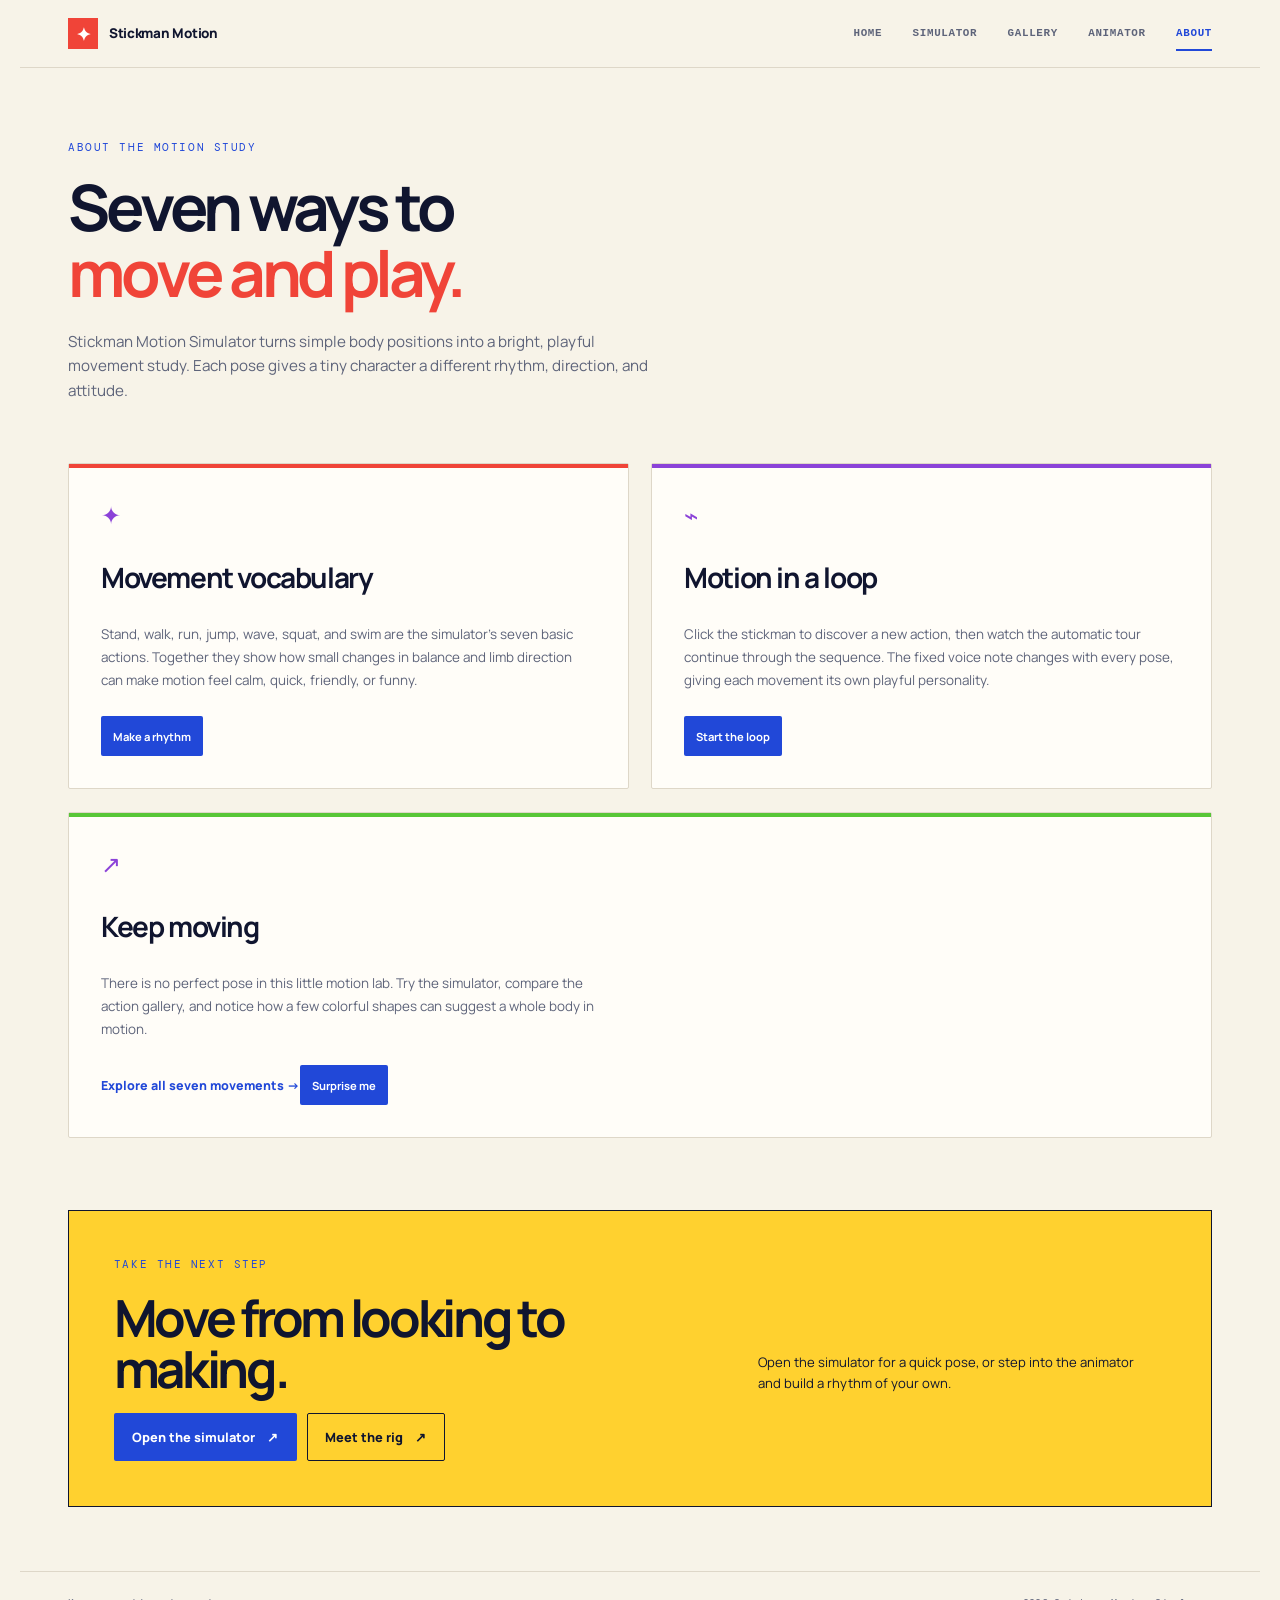
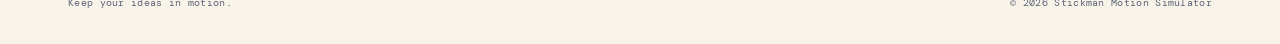
==== commit caeade4b: "Update portfolio pages and interactive experiences Co-authored-by: Copilot <223556219+Copilot@users." ====
--- a/about.html
+++ b/about.html
@@ -1,25 +1,44 @@
-<!doctype html>
+﻿<!doctype html>
 <html lang="en">
 <head>
-  <meta charset="utf-8"><meta name="viewport" content="width=device-width, initial-scale=1">
+  <meta charset="utf-8">
+  <meta name="viewport" content="width=device-width, initial-scale=1">
   <title>About | Stickman Motion Simulator</title>
   <meta name="description" content="Learn how Stickman Motion Simulator turns seven playful movements into an interactive motion study.">
-  <meta name="theme-color" content="#f5f8ff">
-  <meta property="og:type" content="website"><meta property="og:title" content="About | Stickman Motion Simulator"><meta property="og:description" content="Discover the movement ideas behind seven playful stickman actions."><meta property="og:url" content="https://example.com/stickman-motion-simulator/about.html"><meta property="og:image" content="https://example.com/stickman-motion-simulator/og-image.svg">
+  <meta name="theme-color" content="#f7f3e8">
+  <meta property="og:type" content="website">
+  <meta property="og:title" content="About | Stickman Motion Simulator">
+  <meta property="og:description" content="Discover the movement ideas behind seven playful stickman actions.">
+  <meta property="og:url" content="https://example.com/stickman-motion-simulator/about.html">
+  <meta property="og:image" content="https://example.com/stickman-motion-simulator/og-image.svg">
   <link rel="icon" href="data:image/svg+xml,%3Csvg xmlns='http://www.w3.org/2000/svg' viewBox='0 0 64 64'%3E%3Crect width='64' height='64' rx='18' fill='%235b6ee1'/%3E%3Ccircle cx='32' cy='18' r='7' fill='white'/%3E%3Cpath d='M32 27v18M20 35l12 5 12-5M24 56l8-11 8 11' fill='none' stroke='white' stroke-width='5' stroke-linecap='round' stroke-linejoin='round'/%3E%3C/svg%3E">
   <link rel="stylesheet" href="style.css">
 </head>
-<body>
-  <header class="site-header"><a class="brand" href="index.html" aria-label="Stickman Motion Simulator home"><span class="brand-mark" aria-hidden="true">✦</span><span>Stickman Motion</span></a><nav aria-label="Primary navigation"><a href="index.html">Home</a><a href="simulator.html">Simulator</a><a href="gallery.html">Motion Gallery</a><a href="animator.html">Animator</a><a class="is-active" href="about.html">About</a></nav></header>
-  <main class="page-shell about-page">
-    <section class="section-heading" aria-labelledby="about-title"><p class="eyebrow">About the motion study</p><h1 id="about-title">Seven ways to<br><em>move and play.</em></h1><p>Stickman Motion Simulator turns simple body positions into a bright, playful movement study. Each pose gives a tiny character a different rhythm, direction, and attitude.</p></section>
+<body class="about-body">
+  <a class="skip-link" href="#main-content">Skip to content</a>
+  <header class="site-header">
+    <a class="brand" href="index.html" aria-label="Stickman Motion Simulator home"><span class="brand-mark" aria-hidden="true">✦</span><span>Stickman Motion</span></a>
+    <nav aria-label="Primary navigation"><a href="index.html">Home</a><a href="simulator.html">Simulator</a><a href="gallery.html">Gallery</a><a href="animator.html">Animator</a><a class="is-active" aria-current="page" href="about.html">About</a></nav>
+  </header>
+  <main id="main-content" class="page-shell about-page">
+    <section class="section-heading about-heading" aria-labelledby="about-title">
+      <p class="eyebrow">About the motion study</p>
+      <h1 id="about-title">Seven ways to<br><em>move and play.</em></h1>
+      <p>Stickman Motion Simulator turns simple body positions into a bright, playful movement study. Each pose gives a tiny character a different rhythm, direction, and attitude.</p>
+    </section>
     <section class="about-grid" aria-label="Motion project details">
-      <article class="about-panel about-interactive"><span class="panel-icon">✦</span><h2>Movement vocabulary</h2><p>Stand, walk, run, jump, wave, squat, and swim are the simulator's seven basic actions. Together they show how small changes in balance and limb direction can make motion feel calm, quick, friendly, or funny.</p><button class="panel-action" type="button">Make a rhythm</button></article>
-      <article class="about-panel about-interactive"><span class="panel-icon">⌁</span><h2>Motion in a loop</h2><p>Click the stickman to discover a new action, then watch the automatic tour continue through the sequence. The fixed voice note changes with every pose, giving each movement its own playful personality.</p><button class="panel-action" type="button">Start the loop</button></article>
-      <article class="about-panel panel-wide about-interactive"><span class="panel-icon">↗</span><h2>Keep moving</h2><p>There is no perfect pose in this little motion lab. Try the simulator, compare the action gallery, and notice how a few colorful shapes can suggest a whole body in motion.</p><a class="text-link" href="simulator.html">Explore all seven movements →</a><button class="panel-action" type="button">Surprise me</button></article>
+      <article class="about-panel about-interactive"><span class="panel-icon">✦</span><h2>Movement vocabulary</h2><p>Stand, walk, run, jump, wave, squat, and swim are the simulator's seven basic actions. Together they show how small changes in balance and limb direction can make motion feel calm, quick, friendly, or funny.</p><button class="panel-action" type="button" aria-pressed="false">Make a rhythm</button></article>
+      <article class="about-panel about-interactive"><span class="panel-icon">⌁</span><h2>Motion in a loop</h2><p>Click the stickman to discover a new action, then watch the automatic tour continue through the sequence. The fixed voice note changes with every pose, giving each movement its own playful personality.</p><button class="panel-action" type="button" aria-pressed="false">Start the loop</button></article>
+      <article class="about-panel panel-wide about-interactive"><span class="panel-icon">↗</span><h2>Keep moving</h2><p>There is no perfect pose in this little motion lab. Try the simulator, compare the action gallery, and notice how a few colorful shapes can suggest a whole body in motion.</p><a class="text-link" href="simulator.html">Explore all seven movements →</a><button class="panel-action" type="button" aria-pressed="false">Surprise me</button></article>
+    </section>
+    <section class="about-cta" aria-labelledby="about-cta-title">
+      <div><p class="eyebrow">Take the next step</p><h2 id="about-cta-title">Move from looking to making.</h2></div>
+      <p>Open the simulator for a quick pose, or step into the animator and build a rhythm of your own.</p>
+      <div class="about-cta-actions"><a class="button button-primary" href="simulator.html">Open the simulator <span aria-hidden="true">↗</span></a><a class="button button-secondary" href="animator.html">Meet the rig <span aria-hidden="true">↗</span></a></div>
     </section>
   </main>
   <footer class="site-footer page-shell"><p>Keep your ideas in motion.</p><p>© 2026 Stickman Motion Simulator</p></footer>
   <script src="script.js"></script>
+  <script src="about.js"></script>
 </body>
 </html>
--- a/style.css
+++ b/style.css
@@ -290,7 +290,7 @@
 @media (max-width:800px) { .animator-layout { grid-template-columns:1fr; }.animator-stage { min-height:470px; }.animator-playback { align-items:flex-start; flex-wrap:wrap; }.animator-playback label { flex-basis:100%; } }
 
 /* Animator v2: direct-pose studio */
-.animator-heading { padding-bottom:32px; }.animator-workspace { align-items:start; display:grid; gap:18px; grid-template-columns:minmax(0,1.55fr) minmax(300px,.7fr); padding-bottom:75px; }.animator-canvas-card,.inspector-card { background:var(--card); border:1px solid var(--line); }.animator-canvas-card { overflow:hidden; }.animator-topbar { align-items:center; display:flex; font:500 .66rem 'DM Mono',monospace; gap:14px; justify-content:space-between; padding:12px 18px; }.studio-dot { background:var(--green); border-radius:50%; display:inline-block; height:8px; margin-right:8px; width:8px; }.inline-angle { align-items:center; display:flex; gap:8px; margin-left:auto; max-width:290px; }.inline-angle input { accent-color:var(--cobalt); min-width:90px; width:150px; }.inline-angle output { min-width:36px; text-align:right; }.animator-stage-v2 { min-height:620px; }.stage-grid-lines { background-image:linear-gradient(rgba(16,21,47,.07) 1px,transparent 1px),linear-gradient(90deg,rgba(16,21,47,.07) 1px,transparent 1px); background-size:32px 32px; inset:0; position:absolute; }.stage-label { color:var(--muted); font:500 .6rem 'DM Mono',monospace; left:20px; position:absolute; top:20px; }.editor-stickman-v2 { height:86%; top:5%; width:86%; }.rig-part { cursor:grab; }.rig-part:hover,.rig-part.is-selected { filter:drop-shadow(0 0 5px #fff); }.rig-part.is-selected { outline:2px dashed var(--ink); }.rig-head { fill:var(--orange); }.rig-torso { fill:var(--cobalt); }.rig-arm,.rig-leg { stroke:var(--ink); stroke-width:1; }.rig-red { fill:var(--tomato); }.rig-orange { fill:var(--orange); }.rig-purple { fill:var(--purple); }.rig-green { fill:var(--green); }.rig-blue { fill:var(--cobalt); }.rig-joint { fill:var(--yellow); stroke:var(--ink); stroke-width:2; }.rig-hand,.rig-foot { fill:var(--orange); stroke:var(--ink); stroke-width:1; }.rig-anchor { fill:var(--ink); opacity:.5; }.rotation-handle { fill:var(--tomato); pointer-events:none; opacity:0; transition:opacity .2s ease; }.rotation-handle.is-visible { opacity:1; }.rotation-handle line { stroke:var(--tomato); stroke-dasharray:3 3; stroke-width:2; }.stage-instruction { bottom:20px; color:var(--ink); font:500 .65rem 'DM Mono',monospace; left:0; margin:0; position:absolute; right:0; text-align:center; }.animator-transport { align-items:center; border-top:1px solid var(--line); display:flex; gap:10px; padding:14px 18px; }.animator-transport label { color:var(--muted); font:500 .65rem 'DM Mono',monospace; margin-left:auto; }.animator-transport select { background:var(--paper); border:1px solid var(--line); font:600 .72rem Manrope,sans-serif; margin-left:5px; padding:7px; }.animator-inspector { display:grid; gap:18px; position:sticky; top:16px; }.inspector-card { padding:20px; }.inspector-heading { align-items:start; display:flex; justify-content:space-between; }.preset-count { color:var(--tomato); font:500 .65rem 'DM Mono',monospace; }.preset-grid-v2 { gap:8px; grid-template-columns:repeat(2,1fr); margin-top:12px; }.preset-grid-v2 .preset-button { display:grid; gap:2px; grid-template-columns:25px 1fr; text-align:left; }.preset-grid-v2 .preset-button b { color:var(--tomato); font:500 .65rem 'DM Mono',monospace; grid-row:span 2; }.preset-grid-v2 .preset-button span { font-size:.72rem; font-weight:800; }.preset-grid-v2 .preset-button i { color:var(--muted); font-size:.6rem; font-style:normal; }.preset-grid-v2 .preset-button.is-active { background:var(--yellow); border-color:var(--yellow); color:var(--ink); }.selected-card h2 { font-size:1.55rem; margin:8px 0 20px; }.selected-card p { color:var(--muted); font-size:.72rem; margin:18px 0 0; }.angle-control-v2 { color:var(--muted); display:flex; font:500 .65rem 'DM Mono',monospace; justify-content:space-between; text-transform:uppercase; }.angle-control-v2 output { color:var(--ink); }.angle-control-v2 input { accent-color:var(--cobalt); flex-basis:100%; margin-top:9px; }.editor-button { background:transparent; border:1px solid var(--line); color:var(--ink); cursor:pointer; font:700 .68rem Manrope,Arial,sans-serif; padding:9px 11px; }.editor-button:hover,.editor-button:focus-visible { border-color:var(--cobalt); color:var(--cobalt); outline:2px solid #b9c7ff; outline-offset:2px; }.editor-button-primary { background:var(--cobalt); border-color:var(--cobalt); color:#fff; }.editor-button-primary:hover { background:var(--tomato); border-color:var(--tomato); color:#fff; }.editor-button-wide { width:100%; }.export-status { color:var(--muted); font:500 .62rem 'DM Mono',monospace; margin:12px 0 0; }.editor-button:disabled { cursor:wait; opacity:.6; }
+.animator-heading { padding-bottom:32px; }.animator-workspace { align-items:start; display:grid; gap:18px; grid-template-columns:minmax(0,1.55fr) minmax(300px,.7fr); padding-bottom:75px; }.animator-canvas-card,.inspector-card { background:var(--card); border:1px solid var(--line); }.animator-canvas-card { overflow:hidden; }.animator-topbar { align-items:center; display:flex; font:500 .66rem 'DM Mono',monospace; gap:14px; justify-content:space-between; padding:12px 18px; }.studio-dot { background:var(--green); border-radius:50%; display:inline-block; height:8px; margin-right:8px; width:8px; }.inline-angle { align-items:center; display:flex; gap:8px; margin-left:auto; max-width:290px; }.inline-angle input { accent-color:var(--cobalt); min-width:90px; width:150px; }.inline-angle output { min-width:36px; text-align:right; }.animator-stage-v2 { min-height:620px; }.stage-grid-lines { background-image:linear-gradient(rgba(16,21,47,.07) 1px,transparent 1px),linear-gradient(90deg,rgba(16,21,47,.07) 1px,transparent 1px); background-size:32px 32px; inset:0; position:absolute; }.stage-label { color:var(--muted); font:500 .6rem 'DM Mono',monospace; left:20px; position:absolute; top:20px; }.editor-stickman-v2 { height:86%; top:5%; width:86%; }.rig-part { cursor:grab; }.rig-part:hover,.rig-part.is-selected { filter:drop-shadow(0 0 5px #fff); }.rig-part.is-selected { outline:2px dashed var(--ink); }.rig-head { fill:var(--orange); }.rig-eye { fill:var(--ink); }.rig-nose { fill:var(--tomato); stroke:var(--ink); stroke-width:1; }.rig-mouth { fill:none; stroke:var(--ink); stroke-linecap:round; stroke-width:2; }.rig-torso { fill:var(--cobalt); }.rig-arm,.rig-leg { stroke:var(--ink); stroke-width:1; }.rig-red { fill:var(--tomato); }.rig-orange { fill:var(--orange); }.rig-purple { fill:var(--purple); }.rig-green { fill:var(--green); }.rig-blue { fill:var(--cobalt); }.rig-joint { fill:var(--yellow); stroke:var(--ink); stroke-width:2; }.rig-hand,.rig-foot { fill:var(--orange); stroke:var(--ink); stroke-width:1; }.rig-anchor { fill:var(--ink); opacity:.5; }.rotation-handle { fill:var(--tomato); pointer-events:none; opacity:0; transition:opacity .2s ease; }.rotation-handle.is-visible { opacity:1; }.rotation-handle line { stroke:var(--tomato); stroke-dasharray:3 3; stroke-width:2; }.stage-instruction { bottom:20px; color:var(--ink); font:500 .65rem 'DM Mono',monospace; left:0; margin:0; position:absolute; right:0; text-align:center; }.animator-transport { align-items:center; border-top:1px solid var(--line); display:flex; gap:10px; padding:14px 18px; }.animator-transport label { color:var(--muted); font:500 .65rem 'DM Mono',monospace; margin-left:auto; }.animator-transport select { background:var(--paper); border:1px solid var(--line); font:600 .72rem Manrope,sans-serif; margin-left:5px; padding:7px; }.animator-inspector { display:grid; gap:18px; position:sticky; top:16px; }.inspector-card { padding:20px; }.inspector-heading { align-items:start; display:flex; justify-content:space-between; }.preset-count { color:var(--tomato); font:500 .65rem 'DM Mono',monospace; }.preset-grid-v2 { gap:8px; grid-template-columns:repeat(2,1fr); margin-top:12px; }.preset-grid-v2 .preset-button { display:grid; gap:2px; grid-template-columns:25px 1fr; text-align:left; }.preset-grid-v2 .preset-button b { color:var(--tomato); font:500 .65rem 'DM Mono',monospace; grid-row:span 2; }.preset-grid-v2 .preset-button span { font-size:.72rem; font-weight:800; }.preset-grid-v2 .preset-button i { color:var(--muted); font-size:.6rem; font-style:normal; }.preset-grid-v2 .preset-button.is-active { background:var(--yellow); border-color:var(--yellow); color:var(--ink); }.selected-card h2 { font-size:1.55rem; margin:8px 0 20px; }.selected-card p { color:var(--muted); font-size:.72rem; margin:18px 0 0; }.angle-control-v2 { color:var(--muted); display:flex; font:500 .65rem 'DM Mono',monospace; justify-content:space-between; text-transform:uppercase; }.angle-control-v2 output { color:var(--ink); }.angle-control-v2 input { accent-color:var(--cobalt); flex-basis:100%; margin-top:9px; }.editor-button { background:transparent; border:1px solid var(--line); color:var(--ink); cursor:pointer; font:700 .68rem Manrope,Arial,sans-serif; padding:9px 11px; }.editor-button:hover,.editor-button:focus-visible { border-color:var(--cobalt); color:var(--cobalt); outline:2px solid #b9c7ff; outline-offset:2px; }.editor-button-primary { background:var(--cobalt); border-color:var(--cobalt); color:#fff; }.editor-button-primary:hover { background:var(--tomato); border-color:var(--tomato); color:#fff; }.editor-button-wide { width:100%; }.export-status { color:var(--muted); font:500 .62rem 'DM Mono',monospace; margin:12px 0 0; }.editor-button:disabled { cursor:wait; opacity:.6; }
 @media (max-width:900px) { .animator-workspace { grid-template-columns:1fr; }.animator-stage-v2 { min-height:560px; } }
 @media (max-width:900px) { .animator-topbar { align-items:flex-start; flex-wrap:wrap; }.inline-angle { flex-basis:100%; margin-left:0; max-width:none; order:3; }.inline-angle input { flex:1; width:auto; } }
 @media (prefers-reduced-motion:reduce) { .rig-part { transition:none; } }
@@ -391,4 +391,587 @@
     top:auto;
     width:auto;
   }
-}+}
+
+/* Animator v5: hip-rooted side-view rig, IK feet, scrolling ground. */
+.editor-stickman-v2 { height:100%; left:0; top:0; transform:none; width:100%; }
+.animator-ground-line { stroke:rgba(16,21,47,.3); stroke-linecap:round; stroke-width:2; }
+.animator-ground-tick { stroke:rgba(16,21,47,.22); stroke-linecap:round; stroke-width:2; }
+#animator-shadow { fill:rgba(16,21,47,.14); }
+.rig-head-art { pointer-events:none; }
+.rig-auto,.rig-auto * { pointer-events:none; }
+.rig-part,.rig-pick { touch-action:none; }
+.rig-far { opacity:.9; }
+.rig-near { opacity:1; }
+.rig-auto .rig-joint { fill:var(--yellow); stroke:var(--ink); stroke-width:2; }
+.rig-foot { fill:var(--orange); stroke:var(--ink); stroke-width:1; }
+.animator-stage-v2 .stage-instruction { background:rgba(255,255,255,.45); bottom:auto; left:20px; padding:2px 8px; pointer-events:none; right:auto; text-align:left; top:42px; }
+
+/* ============================================================
+   2026 visual refresh: paper museum system
+   Appended below the existing design and animator v5 rules so
+   the committed/staged animator work is never overwritten.
+   ============================================================ */
+:root {
+  --canvas:#f7f3e8;
+  --surface:#fffdf8;
+  --line-soft:#ded7c8;
+  --ink-soft:#30364d;
+  --shell:1240px;
+  --gutter:clamp(1.25rem,4vw,3rem);
+  --radius:2px;
+}
+html { scroll-behavior:smooth; }
+body { background:var(--canvas); color:var(--ink); }
+.skip-link {
+  background:var(--ink);
+  color:#fff;
+  font:700 .72rem 'DM Mono',monospace;
+  left:1rem;
+  padding:.7rem .9rem;
+  position:fixed;
+  top:-4rem;
+  transition:top .18s ease;
+  z-index:200;
+}
+.skip-link:focus { top:1rem; }
+.site-header {
+  background:var(--canvas);
+  border-bottom:1px solid var(--line-soft);
+  max-width:var(--shell);
+  padding:1.15rem var(--gutter);
+  position:sticky;
+  top:0;
+  z-index:60;
+}
+.brand { font-size:.84rem; gap:.65rem; }
+.brand-mark { background:var(--tomato); height:1.9rem; width:1.9rem; }
+nav { align-items:center; gap:clamp(.9rem,2.4vw,1.9rem); }
+nav a {
+  color:var(--muted);
+  font-family:'DM Mono',monospace;
+  font-size:.68rem;
+  letter-spacing:.06em;
+  padding:.35rem 0;
+  position:relative;
+  text-transform:uppercase;
+}
+nav a::after {
+  background:var(--cobalt);
+  bottom:-.2rem;
+  content:"";
+  height:2px;
+  left:0;
+  position:absolute;
+  transform:scaleX(0);
+  transform-origin:left;
+  transition:transform .2s ease;
+  width:100%;
+}
+nav a:hover,nav a.is-active,nav a[aria-current="page"] { color:var(--cobalt); }
+nav a:hover::after,nav a.is-active::after,nav a[aria-current="page"]::after { transform:scaleX(1); }
+.page-shell { max-width:var(--shell); padding-left:var(--gutter); padding-right:var(--gutter); }
+.site-footer {
+  border-top:1px solid var(--line-soft);
+  color:var(--muted);
+  font-family:'DM Mono',monospace;
+  font-size:.64rem;
+  gap:1rem;
+  letter-spacing:.03em;
+  padding-bottom:1.4rem;
+  padding-top:1.4rem;
+}
+.section-heading { max-width:820px; padding-bottom:2.8rem; padding-top:4.4rem; }
+.section-heading h1 { letter-spacing:-.065em; }
+.section-heading > p:last-of-type { color:var(--muted); font-size:.95rem; max-width:590px; }
+.eyebrow { color:var(--cobalt); letter-spacing:.14em; }
+.button { align-items:center; border:1px solid transparent; border-radius:var(--radius); gap:.75rem; min-height:46px; padding:.8rem 1.1rem; transition:background .2s ease,color .2s ease,transform .2s ease; }
+.button:hover { transform:translateY(-2px); }
+.button-secondary { background:transparent; border-color:var(--ink); color:var(--ink); }
+.button-secondary:hover { background:var(--ink); color:var(--canvas); }
+.panel-action,.motion-play,.control-button,.sound-toggle,.motion-list li { border-radius:var(--radius); }
+
+/* Home: warm paper page around a single yellow portrait stage. */
+.home-page { background:var(--canvas); }
+.home-canvas {
+  margin:0 auto;
+  max-width:var(--shell);
+  min-height:0;
+  padding:0 var(--gutter);
+  position:relative;
+  width:100%;
+}
+.home-hero {
+  align-items:center;
+  display:grid;
+  gap:clamp(2rem,6vw,5.5rem);
+  grid-template-columns:minmax(0,1.05fr) minmax(22rem,.95fr);
+  padding:clamp(3rem,7vw,6rem) 0 clamp(4rem,8vw,7rem);
+}
+.home-copy { min-width:0; position:relative; z-index:2; }
+.home-kicker {
+  color:var(--ink-soft);
+  font-family:'DM Mono',monospace;
+  font-size:.67rem;
+  left:auto;
+  letter-spacing:.1em;
+  margin:0 0 1.5rem;
+  max-width:none;
+  position:static;
+  text-transform:uppercase;
+  top:auto;
+}
+.home-kicker::before { background:var(--tomato); content:""; display:inline-block; height:.55rem; margin-right:.6rem; width:.55rem; }
+.home-copy h1 {
+  color:var(--ink);
+  font-size:clamp(3.3rem,7.3vw,6.7rem);
+  letter-spacing:-.085em;
+  line-height:.9;
+  margin:0 0 1.7rem;
+}
+.home-copy h1 span { color:var(--tomato); }
+.home-lede { color:var(--ink-soft); font-size:clamp(.94rem,1.2vw,1.08rem); margin:0 0 1.8rem; max-width:34rem; }
+.home-actions { display:flex; flex-wrap:wrap; gap:.7rem; margin-bottom:2.2rem; }
+.home-stats { border-top:1px solid var(--line-soft); display:grid; gap:0; grid-template-columns:repeat(3,minmax(0,1fr)); margin:0; padding-top:1.1rem; }
+.home-stats div { border-right:1px solid var(--line-soft); padding-right:1rem; }
+.home-stats div + div { padding-left:1rem; }
+.home-stats div:last-child { border-right:0; }
+.home-stats dt { font-family:'DM Mono',monospace; font-size:1.15rem; font-weight:500; line-height:1; }
+.home-stats dd { color:var(--muted); font-family:'DM Mono',monospace; font-size:.58rem; letter-spacing:.11em; margin:.35rem 0 0; text-transform:uppercase; }
+.home-stage {
+  background-color:var(--yellow);
+  background-image:radial-gradient(rgba(16,21,47,.16) 1px,transparent 1px);
+  background-size:18px 18px;
+  border:1px solid var(--ink);
+  display:grid;
+  gap:1rem;
+  grid-template-rows:auto minmax(0,1fr) auto;
+  min-height:clamp(32rem,48vw,41rem);
+  overflow:hidden;
+  padding:1rem;
+  position:relative;
+}
+.home-stage::before {
+  border:1px solid rgba(16,21,47,.25);
+  border-radius:50%;
+  content:"";
+  height:8rem;
+  pointer-events:none;
+  position:absolute;
+  right:-3.5rem;
+  top:4.5rem;
+  width:8rem;
+}
+.home-stage-top { align-items:center; display:flex; gap:1rem; justify-content:space-between; position:relative; z-index:2; }
+.stage-index,.home-counter { color:var(--ink); font-family:'DM Mono',monospace; font-size:.58rem; letter-spacing:.08em; right:auto; text-transform:uppercase; top:auto; }
+.home-counter { position:static; }
+.home-stage .portrait-wrap { left:auto; margin:auto; position:relative; text-align:center; top:auto; transform:none; width:min(82%,26rem); }
+.home-stage .portrait { max-height:25rem; }
+.portrait-wrap .portrait-label { left:5%; top:4%; transform:rotate(-7deg); z-index:3; }
+.home-stage-bottom { display:grid; gap:.6rem; position:relative; z-index:2; }
+.home-dialogue {
+  background:var(--ink);
+  bottom:auto;
+  color:#fff;
+  left:auto;
+  margin:0;
+  max-width:none;
+  padding:.85rem 1rem;
+  position:relative;
+  right:auto;
+  top:auto;
+  transform:none;
+  width:100%;
+  z-index:2;
+}
+.home-dialogue span { color:var(--yellow); }
+.home-dialogue strong { font-size:.82rem; line-height:1.4; }
+.home-dialogue button { margin-top:.55rem; }
+.home-note-triggers { display:grid; gap:.55rem; grid-template-columns:1fr 1fr; }
+.home-note-triggers .bubble-note {
+  align-items:center;
+  animation:none;
+  background:rgba(255,253,248,.72);
+  border:1px solid var(--ink);
+  border-radius:0;
+  color:var(--ink);
+  cursor:pointer;
+  display:flex;
+  font:700 .67rem Manrope,Arial,sans-serif;
+  gap:.5rem;
+  height:auto;
+  inset:auto;
+  justify-content:space-between;
+  left:auto;
+  margin:0;
+  padding:.62rem .7rem;
+  position:relative;
+  right:auto;
+  text-align:left;
+  top:auto;
+  transform:none;
+  width:auto;
+}
+.home-note-triggers .bubble-note:hover,
+.home-note-triggers .bubble-note:focus-visible { background:var(--surface); border-color:var(--cobalt); color:var(--cobalt); }
+.home-note-triggers .bubble-note span { font-family:'DM Mono',monospace; font-size:.9rem; }
+.stage-help { color:rgba(16,21,47,.7); font-family:'DM Mono',monospace; font-size:.56rem; letter-spacing:.03em; margin:0; }
+
+.home-explore { padding:0 0 clamp(4rem,8vw,6.5rem); }
+.home-section-head { align-items:end; display:grid; gap:1.5rem; grid-template-columns:minmax(0,1.2fr) minmax(15rem,.8fr); margin-bottom:1.8rem; }
+.home-section-head h2,.home-index h2 { font-size:clamp(2rem,4vw,3.4rem); letter-spacing:-.065em; line-height:1; margin:0; }
+.home-section-head > p { color:var(--muted); font-size:.82rem; margin:0 0 .25rem; max-width:28rem; }
+.home-route-grid {
+  bottom:auto;
+  display:grid;
+  gap:clamp(.8rem,1.8vw,1.25rem);
+  grid-template-columns:repeat(12,minmax(0,1fr));
+  height:auto;
+  inset:auto;
+  left:auto;
+  pointer-events:auto;
+  position:relative;
+  right:auto;
+  top:auto;
+}
+.home-route-grid .bubble {
+  align-items:flex-start;
+  animation:none;
+  border:1px solid var(--ink);
+  border-radius:0;
+  display:flex;
+  flex-direction:column;
+  height:auto;
+  inset:auto;
+  justify-content:flex-start;
+  left:auto;
+  min-height:13.5rem;
+  padding:clamp(1rem,2vw,1.5rem);
+  position:relative;
+  right:auto;
+  text-align:left;
+  top:auto;
+  transform:none;
+  transition:box-shadow .2s ease,transform .2s ease,background .2s ease;
+  width:auto;
+}
+.home-route-grid .bubble:hover,
+.home-route-grid .bubble:focus-visible { box-shadow:7px 7px 0 var(--ink); transform:translate(-3px,-3px); }
+.home-route-grid .route-simulator { background:var(--cobalt); color:#fff; grid-column:span 7; }
+.home-route-grid .route-gallery { background:var(--yellow); color:var(--ink); grid-column:span 5; }
+.home-route-grid .route-animator { background:var(--ink); color:#fff; grid-column:span 5; }
+.home-route-grid .route-about { background:var(--surface); color:var(--ink); grid-column:span 7; }
+.home-route-grid .bubble-yellow { background:var(--yellow); color:var(--ink); }
+.route-index { font-family:'DM Mono',monospace; font-size:.61rem; letter-spacing:.1em; opacity:.78; text-transform:uppercase; }
+.home-route-grid .route-card strong { font-size:clamp(1.7rem,3.1vw,2.8rem); letter-spacing:-.06em; line-height:1; margin-top:auto; }
+.route-copy { font-size:.76rem; line-height:1.5; margin-top:.55rem; max-width:20rem; opacity:.82; }
+.home-route-grid .route-card i { align-self:flex-end; font-size:1.35rem; font-style:normal; margin-top:1rem; }
+.home-route-grid .route-card:hover i { transform:translate(2px,-2px); }
+
+.home-index {
+  background:var(--ink);
+  color:var(--canvas);
+  display:grid;
+  gap:2rem;
+  grid-template-columns:minmax(15rem,.72fr) minmax(0,1.28fr);
+  margin-left:calc(50% - 50vw);
+  margin-right:calc(50% - 50vw);
+  padding:clamp(3rem,7vw,5.5rem) max(var(--gutter),calc((100vw - var(--shell)) / 2 + var(--gutter)));
+}
+.home-index .eyebrow { color:var(--yellow); }
+.home-index-copy p:last-child { color:rgba(247,243,232,.7); font-size:.82rem; margin:1rem 0 0; max-width:24rem; }
+.motion-index { display:grid; gap:0; grid-template-columns:repeat(4,minmax(0,1fr)); list-style:none; margin:0; padding:0; }
+.motion-index li { border-top:1px solid rgba(247,243,232,.24); }
+.motion-index a { align-items:center; display:flex; gap:.55rem; min-height:4.1rem; padding:.8rem .4rem; transition:color .2s ease,padding .2s ease; }
+.motion-index a:hover,.motion-index a:focus-visible { color:var(--yellow); padding-left:.7rem; }
+.motion-index span { color:var(--yellow); font-family:'DM Mono',monospace; font-size:.58rem; }
+.motion-index strong { font-size:.83rem; }
+.motion-index i { font-style:normal; margin-left:auto; opacity:.6; }
+.home-footer { bottom:auto; left:auto; margin:auto; max-width:var(--shell); position:relative; right:auto; text-align:left; }
+.home-canvas > .machine-bubble { left:var(--bubble-x); position:fixed; top:var(--bubble-y); z-index:80; }
+@media (max-width:1080px) {
+  .home-hero { gap:2.5rem; grid-template-columns:minmax(0,1fr) minmax(20rem,.85fr); }
+  .home-copy h1 { font-size:clamp(3rem,7vw,5.2rem); }
+  .home-stage { min-height:35rem; }
+  .motion-index { grid-template-columns:repeat(3,minmax(0,1fr)); }
+}
+@media (max-width:900px) {
+  .home-hero { grid-template-columns:1fr; }
+  .home-copy { max-width:42rem; }
+  .home-copy h1 { font-size:clamp(3.4rem,10vw,5.8rem); }
+  .home-stage { margin:0 auto; max-width:38rem; min-height:auto; width:100%; }
+  .home-stage .portrait-wrap { width:min(68%,24rem); }
+  .home-stage .portrait { max-height:23rem; }
+  .home-section-head,.home-index { grid-template-columns:1fr; }
+  .home-route-grid .route-simulator,.home-route-grid .route-about { grid-column:span 7; }
+  .home-route-grid .route-gallery,.home-route-grid .route-animator { grid-column:span 5; }
+}
+@media (max-width:700px) {
+  .site-header { align-items:flex-start; flex-direction:column; gap:.8rem; padding:1rem var(--gutter); position:relative; }
+  .site-header nav { display:flex; flex-wrap:wrap; gap:.55rem 1rem; width:100%; }
+  .site-header nav a { font-size:.62rem; }
+  .home-canvas { min-height:0; padding:0 var(--gutter); }
+  .home-hero { gap:2rem; padding:2.4rem 0 3.5rem; }
+  .home-kicker { font-size:.6rem; margin-bottom:1.1rem; }
+  .home-copy h1 { font-size:clamp(3rem,15vw,4.5rem); margin-bottom:1.25rem; }
+  .home-lede { font-size:.93rem; }
+  .home-actions { align-items:stretch; flex-direction:column; }
+  .home-actions .button { justify-content:space-between; }
+  .home-stats dt { font-size:1rem; }
+  .home-stage { gap:.75rem; padding:.8rem; }
+  .home-stage .portrait-wrap { width:min(82%,20rem); }
+  .home-stage .portrait { max-height:20rem; }
+  .portrait-wrap .portrait-label { left:0; top:1%; }
+  .home-note-triggers { grid-template-columns:1fr; }
+  .home-section-head { align-items:start; gap:.75rem; margin-bottom:1.3rem; }
+  .home-section-head h2,.home-index h2 { font-size:clamp(1.9rem,10vw,2.8rem); }
+  .home-route-grid { grid-template-columns:1fr; }
+  .home-route-grid .route-simulator,.home-route-grid .route-gallery,.home-route-grid .route-animator,.home-route-grid .route-about { grid-column:auto; }
+  .home-route-grid .bubble { min-height:11rem; }
+  .home-index { gap:1.5rem; margin-left:calc(50% - 50vw); margin-right:calc(50% - 50vw); padding:2.8rem var(--gutter); }
+  .motion-index { grid-template-columns:repeat(2,minmax(0,1fr)); }
+  .motion-index a { min-height:3.6rem; }
+  .home-footer { display:flex; flex-direction:column; gap:.35rem; padding-bottom:1.2rem; padding-top:1.2rem; }
+}
+@media (max-width:420px) {
+  .home-stage .portrait-wrap { width:88%; }
+  .home-stage .portrait { max-height:17.5rem; }
+  .home-copy h1 { font-size:2.75rem; }
+  .home-stats div { padding-right:.55rem; }
+  .home-stats div + div { padding-left:.55rem; }
+  .home-stats dd { font-size:.5rem; }
+  .motion-index { grid-template-columns:1fr; }
+}
+/* Simulator: keep every control hook, give the stage more presence. */
+.simulator-page .section-heading { max-width:760px; }
+.simulator-heading { position:relative; }
+.simulator-heading::after {
+  background:var(--tomato);
+  content:"";
+  height:.55rem;
+  position:absolute;
+  right:0;
+  top:5.1rem;
+  width:.55rem;
+}
+.simulator-layout { gap:clamp(1.2rem,2.5vw,2.2rem); padding-bottom:clamp(3rem,7vw,5.5rem); }
+.stage-card,.control-card { background:var(--surface); border:1px solid var(--line-soft); border-radius:var(--radius); }
+.motion-stage { background:var(--yellow); min-height:clamp(28rem,50vw,38rem); }
+.stage-corner { color:rgba(16,21,47,.64); font-family:'DM Mono',monospace; font-size:.56rem; left:20px; letter-spacing:.09em; position:absolute; text-transform:uppercase; top:20px; z-index:2; }
+.motion-badge { background:var(--cobalt); color:#fff; font-family:'DM Mono',monospace; font-size:.6rem; left:20px; padding:.45rem .55rem; position:absolute; top:20px; z-index:2; }
+.motion-status { align-items:center; display:flex; gap:.55rem; padding:1rem 1.2rem; }
+.motion-status strong { color:var(--cobalt); }
+.dialogue { background:var(--ink); border:0; color:#fff; margin:0; padding:1.05rem 1.2rem; }
+.dialogue span { color:var(--yellow); font-family:'DM Mono',monospace; font-size:.56rem; letter-spacing:.12em; }
+.dialogue strong { display:block; font-size:.82rem; margin-top:.35rem; }
+.control-card { padding:clamp(1.25rem,2.5vw,1.8rem); }
+.control-card h2 { font-size:clamp(1.6rem,3vw,2.2rem); letter-spacing:-.06em; margin-bottom:1.2rem; }
+.motion-list { border-top:1px solid var(--line-soft); list-style:none; margin:0 0 1.5rem; padding:0; }
+.motion-list li { align-items:center; border-bottom:1px solid var(--line-soft); display:flex; gap:.7rem; padding:.7rem 0; }
+.motion-list li span { color:var(--tomato); font-family:'DM Mono',monospace; font-size:.58rem; }
+.motion-list li.is-selected { color:var(--cobalt); font-weight:800; padding-left:.35rem; }
+.motion-controls { margin-bottom:1.2rem; }
+.control-button { background:transparent; border:1px solid var(--line-soft); min-height:42px; padding:.7rem .6rem; }
+.control-button-primary { background:var(--cobalt); border-color:var(--cobalt); color:#fff; }
+.tempo-control { margin-bottom:1.1rem; }
+.tip,.auto-status { font-size:.7rem; }
+.shortcut-hint { border-top:1px solid var(--line-soft); margin-top:1rem; padding-top:.85rem; }
+.shortcut-hint kbd { background:var(--canvas); border:1px solid var(--line-soft); color:var(--ink); font:500 .6rem 'DM Mono',monospace; padding:.1rem .3rem; }
+
+/* Gallery: cards get a small stage while the motion SVGs stay untouched. */
+.gallery-page .section-heading { max-width:860px; position:relative; }
+.gallery-heading .sound-toggle { background:var(--yellow); border:1px solid var(--ink); color:var(--ink); font:700 .68rem Manrope,Arial,sans-serif; margin-top:.5rem; min-height:42px; padding:.65rem .8rem; }
+.gallery-heading .sound-toggle:hover { background:var(--surface); }
+.motion-grid { gap:clamp(.9rem,2vw,1.4rem); padding-bottom:clamp(3rem,7vw,5.5rem); }
+.motion-card { background:var(--surface); border:1px solid var(--line-soft); border-radius:var(--radius); display:flex; flex-direction:column; overflow:hidden; padding:1.25rem; scroll-margin-top:5.5rem; }
+.motion-card::before { background:var(--yellow); content:""; display:block; height:4px; left:0; position:absolute; right:0; top:0; }
+.motion-card:nth-child(2n)::before { background:var(--orange); }
+.motion-card:nth-child(3n)::before { background:var(--purple); }
+.motion-card:hover { box-shadow:7px 7px 0 var(--ink); transform:translate(-2px,-2px); }
+.motion-card:target { outline:3px solid var(--tomato); outline-offset:3px; }
+.card-number { color:var(--tomato); right:1.25rem; top:1.25rem; }
+.mini-stickman { background:var(--yellow); border:1px solid rgba(16,21,47,.28); height:10.5rem; margin:1rem auto 1.1rem; padding:.55rem; width:8.7rem; }
+.motion-card h2 { font-size:1.3rem; letter-spacing:-.04em; margin-bottom:.4rem; }
+.motion-card p { color:var(--muted); font-size:.78rem; line-height:1.55; margin:0 0 1.1rem; }
+.motion-play { margin-top:auto; min-height:40px; padding:.65rem .75rem; }
+.gallery-body .site-footer { margin-top:0; }
+
+/* About: editorial panels and working page-specific interactions. */
+.about-page { padding-bottom:clamp(2rem,5vw,4rem); }
+.about-heading { max-width:860px; }
+.about-heading h1 em { color:var(--tomato); }
+.about-grid { gap:clamp(.9rem,2vw,1.4rem); padding-bottom:clamp(2.5rem,6vw,4.5rem); }
+.about-panel { background:var(--surface); border:1px solid var(--line-soft); border-radius:var(--radius); padding:clamp(1.25rem,3vw,2rem); position:relative; }
+.about-panel::after { background:var(--tomato); content:""; height:4px; left:0; position:absolute; right:0; top:0; }
+.about-panel:nth-child(2)::after { background:var(--purple); }
+.about-panel:nth-child(3)::after { background:var(--green); }
+.panel-icon { margin-bottom:1.3rem; }
+.about-panel h2 { font-size:clamp(1.35rem,2.3vw,1.75rem); letter-spacing:-.05em; }
+.about-panel p { font-size:.84rem; line-height:1.7; }
+.about-panel.is-activated { background:var(--yellow); }
+.panel-action { margin-top:.7rem; min-height:40px; padding:.65rem .75rem; }
+.about-cta { align-items:end; background:var(--yellow); border:1px solid var(--ink); display:grid; gap:1.2rem 2rem; grid-template-columns:minmax(0,1.2fr) minmax(15rem,.8fr); padding:clamp(1.5rem,4vw,2.8rem); }
+.about-cta h2 { font-size:clamp(2rem,4vw,3.2rem); letter-spacing:-.065em; line-height:1; margin:0; }
+.about-cta > p { font-size:.82rem; margin:0; max-width:25rem; }
+.about-cta-actions { align-items:flex-start; display:flex; flex-wrap:wrap; gap:.6rem; grid-column:1 / -1; }
+
+@media (max-width:1000px) {
+  .control-card { display:grid; gap:0 1.5rem; grid-template-columns:1fr 1fr; }
+  .about-cta { grid-template-columns:1fr; }
+  .about-cta-actions { grid-column:auto; }
+}
+@media (max-width:800px) {
+  .simulator-layout { grid-template-columns:1fr; }
+  .control-card { display:block; }
+  .motion-grid { grid-template-columns:repeat(2,minmax(0,1fr)); }
+  .about-grid { grid-template-columns:1fr; }
+  .panel-wide { grid-column:auto; }
+}
+@media (max-width:700px) {
+  .simulator-heading::after { display:none; }
+  .simulator-page .section-heading { padding-bottom:2rem; padding-top:3rem; }
+  .motion-stage { min-height:clamp(22rem,102vw,30rem); }
+  .motion-grid { grid-template-columns:1fr; gap:.9rem; }
+  .motion-card { padding:1.1rem; }
+  .mini-stickman { height:9.5rem; width:8rem; }
+  .about-page .section-heading { padding-top:3rem; }
+  .about-cta { padding:1.4rem; }
+  .about-cta-actions { align-items:stretch; flex-direction:column; }
+  .about-cta-actions .button { justify-content:space-between; }
+  .gallery-body .site-footer,.about-body .site-footer,.simulator-body .site-footer { align-items:flex-start; gap:.35rem; }
+}
+@media (max-width:420px) {
+  .motion-grid { grid-template-columns:1fr; }
+  .gallery-heading .sound-toggle { width:100%; }
+}
+/* Small alignment and accessibility corrections. */
+.motion-badge { left:auto; right:20px; }
+@media (max-width:420px) { .motion-badge { left:auto; right:16px; } }
+/* Typography refinement: keep the word gap legible at display sizes. */
+.home-copy h1 { letter-spacing:-.07em; word-spacing:.03em; }
+/* Let the asymmetric route cards fill their grid tracks. */
+.home-route-grid { justify-items:stretch; }
+.home-route-grid .bubble { justify-self:stretch; }
+/* Focus rings that stay visible on the color-block surfaces. */
+.button-primary:focus-visible,
+.motion-play:focus-visible,
+.control-button-primary:focus-visible,
+.panel-action:focus-visible { outline-color:var(--ink); }
+.home-route-grid a:focus-visible { outline:3px solid var(--yellow); outline-offset:4px; }
+.home-route-grid .route-gallery:focus-visible,
+.home-route-grid .route-about:focus-visible { outline-color:var(--cobalt); }
+
+/* Simulator playground: Motion Echo. Namespaced so the old tour styles stay intact. */
+.echo-page { padding-bottom:clamp(2rem,5vw,4rem); }
+.echo-page .section-heading.echo-heading { max-width:860px; padding-bottom:clamp(2rem,4vw,3rem); position:relative; }
+.echo-heading::after { background:var(--tomato); content:""; height:.55rem; position:absolute; right:0; top:5.1rem; width:.55rem; }
+.echo-lede { color:var(--muted); font-size:.95rem; margin-bottom:0; max-width:620px; }
+.echo-game { align-items:start; display:grid; gap:clamp(1.2rem,2.5vw,2.2rem); grid-template-columns:minmax(0,1.55fr) minmax(18rem,.8fr); padding-bottom:clamp(2rem,5vw,4rem); }
+.echo-stage-card,.echo-sidebar { background:var(--surface); border:1px solid var(--line-soft); border-radius:var(--radius); }
+.echo-stage-card { overflow:hidden; }
+.echo-hud { align-items:center; border-bottom:1px solid var(--line-soft); display:grid; gap:.75rem; grid-template-columns:repeat(3,minmax(0,1fr)) auto; padding:.85rem 1.1rem; }
+.echo-stat { display:grid; gap:.05rem; }
+.echo-stat-label { color:var(--muted); font:500 .54rem 'DM Mono',monospace; letter-spacing:.1em; text-transform:uppercase; }
+.echo-stat strong { color:var(--ink); font-family:'DM Mono',monospace; font-size:1rem; line-height:1.2; }
+.echo-stat-total { color:var(--muted); font-size:.7rem; }
+.echo-stat-lives strong { color:var(--tomato); font-size:.85rem; letter-spacing:.18em; }
+.echo-reset { align-self:center; background:transparent; border:1px solid var(--line-soft); color:var(--ink); cursor:pointer; font:700 .64rem Manrope,Arial,sans-serif; min-height:38px; padding:.55rem .75rem; }
+.echo-reset:hover,.echo-reset:focus-visible { border-color:var(--tomato); color:var(--tomato); }
+.echo-stage { background:var(--yellow); min-height:clamp(28rem,50vw,38rem); overflow:hidden; position:relative; transition:background .2s ease; }
+.echo-stage::before { background-image:linear-gradient(rgba(16,21,47,.06) 1px,transparent 1px),linear-gradient(90deg,rgba(16,21,47,.06) 1px,transparent 1px); background-size:32px 32px; content:""; inset:0; opacity:.45; pointer-events:none; position:absolute; }
+.echo-stage::after { background:var(--tomato); content:""; height:10px; left:0; position:absolute; right:0; top:0; }
+.echo-stage-label,.echo-state,.echo-motion-label { font-family:'DM Mono',monospace; position:absolute; z-index:3; }
+.echo-stage-label { color:rgba(16,21,47,.64); font-size:.56rem; left:20px; letter-spacing:.09em; text-transform:uppercase; top:22px; }
+.echo-state { background:var(--cobalt); color:#fff; font-size:.58rem; letter-spacing:.08em; padding:.45rem .6rem; right:20px; text-transform:uppercase; top:20px; }
+.echo-state[data-state="watching"] { background:var(--purple); }
+.echo-state[data-state="input"] { background:var(--cobalt); }
+.echo-state[data-state="clear"],.echo-state[data-state="victory"] { background:var(--green); }
+.echo-state[data-state="over"] { background:var(--tomato); }
+.echo-motion-label { bottom:24px; color:var(--ink); font-size:.65rem; font-weight:500; left:20px; letter-spacing:.06em; text-transform:uppercase; }
+.echo-stage-floor { background:var(--orange); bottom:0; height:18px; left:0; position:absolute; right:0; z-index:0; }
+.echo-stickman { height:76%; left:50%; overflow:visible; position:absolute; top:7%; transform:translateX(-50%); width:76%; z-index:1; }
+.echo-stage[data-motion] #echo-pose { transform-box:fill-box; transform-origin:center bottom; }
+.echo-stage[data-motion="stand"] #echo-pose { animation:stage-breathe 2.8s ease-in-out infinite; }
+.echo-stage[data-motion="walk"] #echo-pose { animation:stage-walk .75s ease-in-out infinite; }
+.echo-stage[data-motion="run"] #echo-pose { animation:stage-run .42s ease-in-out infinite; }
+.echo-stage[data-motion="jump"] #echo-pose { animation:stage-jump 1.15s cubic-bezier(.36,.07,.19,.97) infinite; }
+.echo-stage[data-motion="wave"] #echo-pose { animation:stage-wave .8s ease-in-out infinite; transform-origin:58% 35%; }
+.echo-stage[data-motion="squat"] #echo-pose { animation:stage-squat 1.1s ease-in-out infinite; }
+.echo-stage[data-motion="swim"] #echo-pose { animation:stage-swim 1.15s ease-in-out infinite; transform-origin:50% 50%; }
+.echo-stage #echo-pose.is-pop { animation:echo-pose-pop .38s ease both; }
+@keyframes echo-pose-pop { from { opacity:.35; transform:translateY(8px) scale(.96); } to { opacity:1; transform:none; } }
+.echo-stage.is-watching { box-shadow:inset 0 0 0 5px rgba(33,72,216,.18); }
+.echo-stage.is-correct { box-shadow:inset 0 0 0 5px rgba(88,198,55,.5); }
+.echo-stage.is-clear { box-shadow:inset 0 0 0 6px rgba(88,198,55,.46); }
+.echo-stage.is-over { box-shadow:inset 0 0 0 6px rgba(240,68,56,.55); }
+.echo-stage.is-wrong { animation:echo-shake .32s ease; }
+@keyframes echo-shake { 0%,100% { transform:translateX(0); } 25% { transform:translateX(-6px); } 75% { transform:translateX(6px); } }
+.echo-stage-caption { align-items:center; border-top:1px solid var(--line-soft); color:var(--muted); display:flex; font-size:.74rem; gap:.5rem; margin:0; min-height:3.3rem; padding:.9rem 1.1rem; }
+.echo-caption-mark { color:var(--tomato); font-size:.8rem; }
+
+.echo-sidebar { padding:clamp(1.25rem,2.5vw,1.8rem); }
+.echo-sidebar .eyebrow { margin-bottom:.55rem; }
+.echo-sidebar h2 { font-size:clamp(1.6rem,3vw,2.2rem); letter-spacing:-.06em; line-height:1; margin-bottom:1.1rem; }
+.echo-howto { border-bottom:1px solid var(--line-soft); border-top:1px solid var(--line-soft); margin-bottom:1rem; padding:.9rem 0; }
+.echo-kicker { color:var(--muted); font:500 .6rem 'DM Mono',monospace; letter-spacing:.1em; margin:0 0 .5rem; text-transform:uppercase; }
+.echo-steps { display:grid; gap:.5rem; list-style:none; margin:0; padding:0; }
+.echo-steps li { align-items:start; display:grid; gap:.4rem; grid-template-columns:1.7rem 1fr; }
+.echo-steps li > span { color:var(--tomato); font:500 .58rem 'DM Mono',monospace; padding-top:.15rem; }
+.echo-steps p { color:var(--muted); font-size:.72rem; line-height:1.45; margin:0; }
+.echo-steps strong { color:var(--ink); }
+.echo-message { background:var(--canvas); border-left:4px solid var(--cobalt); color:var(--ink); font-size:.78rem; line-height:1.5; margin:0 0 .9rem; min-height:4rem; padding:.75rem .85rem; }
+.echo-message[data-tone="good"] { border-left-color:var(--green); }
+.echo-message[data-tone="bad"] { border-left-color:var(--tomato); }
+.echo-progress { display:flex; gap:.35rem; margin-bottom:1rem; min-height:8px; }
+.echo-pip { background:var(--line-soft); display:block; flex:1; height:8px; max-width:2.2rem; transition:background .2s ease,transform .2s ease; }
+.echo-pip.is-filled { background:var(--green); }
+.echo-progress[data-mode="watch"] .echo-pip.is-filled { background:var(--cobalt); }
+.echo-progress[data-mode="watch"] .echo-pip.is-current { background:var(--tomato); transform:scaleY(1.35); }
+.echo-actions { display:grid; gap:.55rem; margin-bottom:1.2rem; }
+.echo-primary,.echo-secondary { cursor:pointer; font:800 .76rem Manrope,Arial,sans-serif; min-height:44px; padding:.7rem .85rem; width:100%; }
+.echo-primary { background:var(--cobalt); border:1px solid var(--cobalt); color:#fff; }
+.echo-primary:hover,.echo-primary:focus-visible { background:var(--tomato); border-color:var(--tomato); }
+.echo-primary:focus-visible { outline-color:var(--ink); }
+.echo-secondary { background:transparent; border:1px solid var(--line-soft); color:var(--ink); }
+.echo-secondary:hover,.echo-secondary:focus-visible { border-color:var(--cobalt); color:var(--cobalt); }
+.echo-actions [hidden] { display:none; }
+.echo-keypad-head { color:var(--muted); display:flex; font:500 .56rem 'DM Mono',monospace; justify-content:space-between; letter-spacing:.1em; margin-bottom:.45rem; text-transform:uppercase; }
+.echo-keypad { display:grid; gap:.45rem; grid-template-columns:repeat(2,minmax(0,1fr)); }
+.echo-key { align-items:center; background:var(--canvas); border:1px solid var(--line-soft); color:var(--ink); cursor:pointer; display:flex; gap:.45rem; min-height:46px; padding:.5rem .55rem; text-align:left; transition:background .18s ease,border-color .18s ease,transform .18s ease; }
+.echo-key:last-child { grid-column:span 2; }
+.echo-key:hover:not(:disabled),.echo-key:focus-visible:not(:disabled) { background:var(--yellow); border-color:var(--ink); }
+.echo-key:active:not(:disabled) { transform:translateY(1px); }
+.echo-key:disabled { cursor:not-allowed; opacity:.45; }
+.echo-key-number { color:var(--tomato); font:500 .58rem 'DM Mono',monospace; min-width:1.35rem; }
+.echo-key-name { font-size:.71rem; font-weight:800; }
+.echo-shortcut { border-top:1px solid var(--line-soft); color:var(--muted); font-size:.64rem; line-height:1.5; margin:1rem 0 0; padding-top:.75rem; }
+.echo-shortcut kbd { background:var(--canvas); border:1px solid var(--line-soft); color:var(--ink); font:500 .6rem 'DM Mono',monospace; padding:.1rem .3rem; }
+
+@media (max-width:900px) {
+  .echo-game { grid-template-columns:1fr; }
+  .echo-stage { min-height:clamp(28rem,62vw,36rem); }
+}
+@media (max-width:700px) {
+  .echo-page .section-heading.echo-heading { padding-bottom:1.8rem; padding-top:3rem; }
+  .echo-heading::after { display:none; }
+  .echo-stage { min-height:clamp(22rem,92vw,30rem); }
+  .echo-stickman { height:78%; top:6%; width:84%; }
+  .echo-hud { gap:.5rem; padding:.8rem .85rem; }
+  .echo-stat strong { font-size:.9rem; }
+  .echo-stat-lives strong { font-size:.78rem; }
+  .echo-reset { min-height:36px; padding:.5rem .6rem; }
+  .echo-sidebar { padding:1.2rem; }
+}
+@media (max-width:420px) {
+  .echo-hud { grid-template-columns:repeat(3,minmax(0,1fr)); }
+  .echo-reset { grid-column:1 / -1; width:100%; }
+  .echo-stage-label { left:16px; top:18px; }
+  .echo-state { right:16px; top:16px; }
+  .echo-motion-label { bottom:22px; left:16px; }
+  .echo-keypad { grid-template-columns:1fr; }
+  .echo-key:last-child { grid-column:auto; }
+}
+@media (prefers-reduced-motion:reduce) {
+  .echo-stage[data-motion] #echo-pose,.echo-stage #echo-pose.is-pop { animation:none; }
+  .echo-stage.is-wrong { animation:none; }
+}
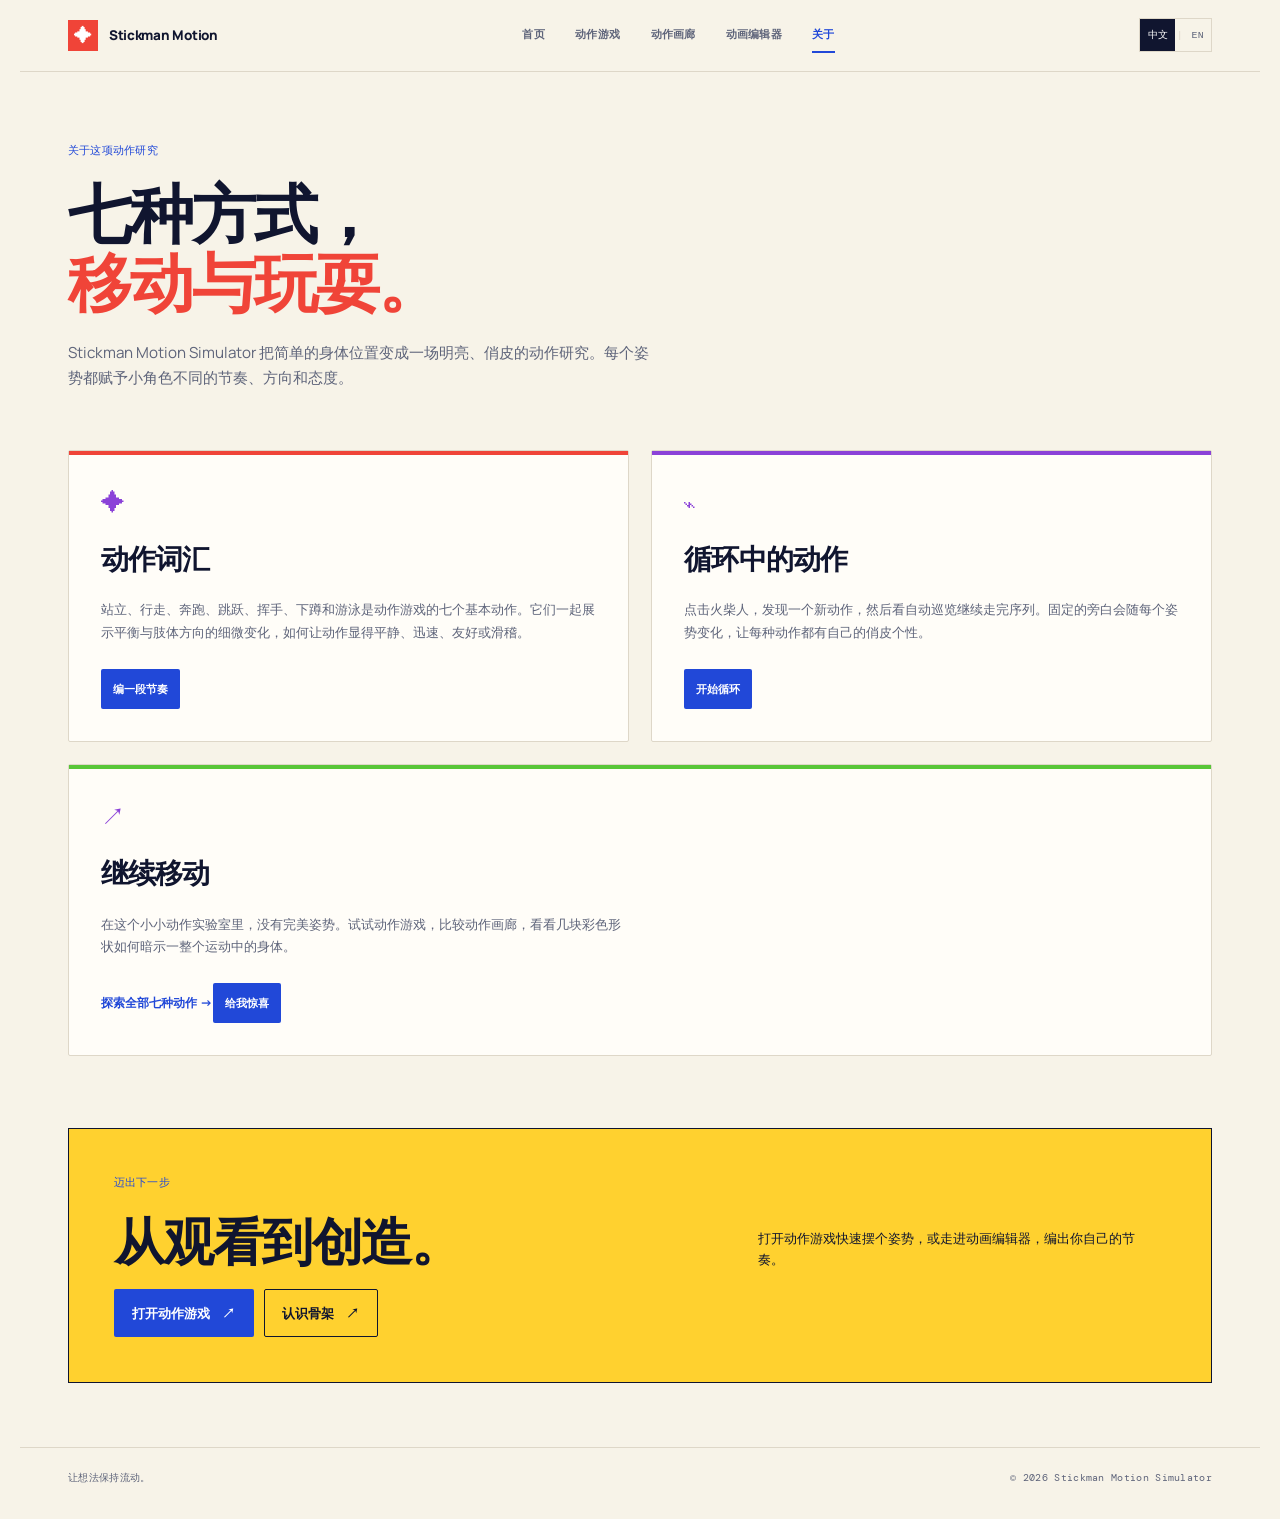
==== commit 0b746870: "Add bilingual portfolio interface Co-authored-by: Copilot <223556219+Copilot@users.noreply.github.co" ====
--- a/about.html
+++ b/about.html
@@ -1,43 +1,50 @@
 ﻿<!doctype html>
-<html lang="en">
+<html lang="zh-CN">
 <head>
   <meta charset="utf-8">
   <meta name="viewport" content="width=device-width, initial-scale=1">
-  <title>About | Stickman Motion Simulator</title>
-  <meta name="description" content="Learn how Stickman Motion Simulator turns seven playful movements into an interactive motion study.">
+  <title data-i18n="meta.about.title">About | Stickman Motion Simulator</title>
+  <meta name="description" content="Learn how Stickman Motion Simulator turns seven playful movements into an interactive motion study." data-i18n-content="meta.about.description">
   <meta name="theme-color" content="#f7f3e8">
   <meta property="og:type" content="website">
-  <meta property="og:title" content="About | Stickman Motion Simulator">
-  <meta property="og:description" content="Discover the movement ideas behind seven playful stickman actions.">
+  <meta property="og:title" content="About | Stickman Motion Simulator" data-i18n-content="meta.about.ogTitle">
+  <meta property="og:description" content="Discover the movement ideas behind seven playful stickman actions." data-i18n-content="meta.about.ogDescription">
   <meta property="og:url" content="https://example.com/stickman-motion-simulator/about.html">
   <meta property="og:image" content="https://example.com/stickman-motion-simulator/og-image.svg">
   <link rel="icon" href="data:image/svg+xml,%3Csvg xmlns='http://www.w3.org/2000/svg' viewBox='0 0 64 64'%3E%3Crect width='64' height='64' rx='18' fill='%235b6ee1'/%3E%3Ccircle cx='32' cy='18' r='7' fill='white'/%3E%3Cpath d='M32 27v18M20 35l12 5 12-5M24 56l8-11 8 11' fill='none' stroke='white' stroke-width='5' stroke-linecap='round' stroke-linejoin='round'/%3E%3C/svg%3E">
   <link rel="stylesheet" href="style.css">
+  <script src="i18n.js"></script>
 </head>
 <body class="about-body">
-  <a class="skip-link" href="#main-content">Skip to content</a>
+  <a class="skip-link" href="#main-content" data-i18n="common.skip">Skip to content</a>
   <header class="site-header">
-    <a class="brand" href="index.html" aria-label="Stickman Motion Simulator home"><span class="brand-mark" aria-hidden="true">✦</span><span>Stickman Motion</span></a>
-    <nav aria-label="Primary navigation"><a href="index.html">Home</a><a href="simulator.html">Simulator</a><a href="gallery.html">Gallery</a><a href="animator.html">Animator</a><a class="is-active" aria-current="page" href="about.html">About</a></nav>
+    <a class="brand" href="index.html" aria-label="Stickman Motion Simulator home" data-i18n-aria-label="common.brandHome"><span class="brand-mark" aria-hidden="true">✦</span><span>Stickman Motion</span></a>
+    <nav aria-label="Primary navigation" data-i18n-aria-label="common.primaryNav"><a href="index.html" data-i18n="common.nav.home">Home</a><a href="simulator.html" data-i18n="common.nav.simulator">Simulator</a><a href="gallery.html" data-i18n="common.nav.gallery">Gallery</a><a href="animator.html" data-i18n="common.nav.animator">Animator</a><a class="is-active" aria-current="page" href="about.html" data-i18n="common.nav.about">About</a></nav>
+    <div class="language-switch" role="group" aria-label="Language" data-i18n-aria-label="common.language">
+      <button type="button" data-language="zh-CN" lang="zh-CN" aria-label="简体中文" data-i18n-aria-label="common.switchToChinese" aria-pressed="true">中文</button>
+      <span class="language-separator" aria-hidden="true">|</span>
+      <button type="button" data-language="en" lang="en" aria-label="English" data-i18n-aria-label="common.switchToEnglish" aria-pressed="false">EN</button>
+    </div>
+
   </header>
   <main id="main-content" class="page-shell about-page">
     <section class="section-heading about-heading" aria-labelledby="about-title">
-      <p class="eyebrow">About the motion study</p>
-      <h1 id="about-title">Seven ways to<br><em>move and play.</em></h1>
-      <p>Stickman Motion Simulator turns simple body positions into a bright, playful movement study. Each pose gives a tiny character a different rhythm, direction, and attitude.</p>
+      <p class="eyebrow" data-i18n="about.eyebrow">About the motion study</p>
+      <h1 id="about-title" data-i18n-html="about.title">Seven ways to<br><em>move and play.</em></h1>
+      <p data-i18n="about.lede">Stickman Motion Simulator turns simple body positions into a bright, playful movement study. Each pose gives a tiny character a different rhythm, direction, and attitude.</p>
     </section>
-    <section class="about-grid" aria-label="Motion project details">
-      <article class="about-panel about-interactive"><span class="panel-icon">✦</span><h2>Movement vocabulary</h2><p>Stand, walk, run, jump, wave, squat, and swim are the simulator's seven basic actions. Together they show how small changes in balance and limb direction can make motion feel calm, quick, friendly, or funny.</p><button class="panel-action" type="button" aria-pressed="false">Make a rhythm</button></article>
-      <article class="about-panel about-interactive"><span class="panel-icon">⌁</span><h2>Motion in a loop</h2><p>Click the stickman to discover a new action, then watch the automatic tour continue through the sequence. The fixed voice note changes with every pose, giving each movement its own playful personality.</p><button class="panel-action" type="button" aria-pressed="false">Start the loop</button></article>
-      <article class="about-panel panel-wide about-interactive"><span class="panel-icon">↗</span><h2>Keep moving</h2><p>There is no perfect pose in this little motion lab. Try the simulator, compare the action gallery, and notice how a few colorful shapes can suggest a whole body in motion.</p><a class="text-link" href="simulator.html">Explore all seven movements →</a><button class="panel-action" type="button" aria-pressed="false">Surprise me</button></article>
+    <section class="about-grid" aria-label="Motion project details" data-i18n-aria-label="about.gridAria">
+      <article class="about-panel about-interactive"><span class="panel-icon">✦</span><h2 data-i18n="about.panel1.title">Movement vocabulary</h2><p data-i18n="about.panel1.body">Stand, walk, run, jump, wave, squat, and swim are the simulator's seven basic actions. Together they show how small changes in balance and limb direction can make motion feel calm, quick, friendly, or funny.</p><button class="panel-action" type="button" aria-pressed="false" data-action-key="about.panel1.action" data-i18n="about.panel1.action">Make a rhythm</button></article>
+      <article class="about-panel about-interactive"><span class="panel-icon">⌁</span><h2 data-i18n="about.panel2.title">Motion in a loop</h2><p data-i18n="about.panel2.body">Click the stickman to discover a new action, then watch the automatic tour continue through the sequence. The fixed voice note changes with every pose, giving each movement its own playful personality.</p><button class="panel-action" type="button" aria-pressed="false" data-action-key="about.panel2.action" data-i18n="about.panel2.action">Start the loop</button></article>
+      <article class="about-panel panel-wide about-interactive"><span class="panel-icon">↗</span><h2 data-i18n="about.panel3.title">Keep moving</h2><p data-i18n="about.panel3.body">There is no perfect pose in this little motion lab. Try the simulator, compare the action gallery, and notice how a few colorful shapes can suggest a whole body in motion.</p><a class="text-link" href="simulator.html" data-i18n="about.panel3.link">Explore all seven movements →</a><button class="panel-action" type="button" aria-pressed="false" data-action-key="about.panel3.action" data-i18n="about.panel3.action">Surprise me</button></article>
     </section>
     <section class="about-cta" aria-labelledby="about-cta-title">
-      <div><p class="eyebrow">Take the next step</p><h2 id="about-cta-title">Move from looking to making.</h2></div>
-      <p>Open the simulator for a quick pose, or step into the animator and build a rhythm of your own.</p>
-      <div class="about-cta-actions"><a class="button button-primary" href="simulator.html">Open the simulator <span aria-hidden="true">↗</span></a><a class="button button-secondary" href="animator.html">Meet the rig <span aria-hidden="true">↗</span></a></div>
+      <div><p class="eyebrow" data-i18n="about.cta.eyebrow">Take the next step</p><h2 id="about-cta-title" data-i18n="about.cta.title">Move from looking to making.</h2></div>
+      <p data-i18n="about.cta.body">Open the simulator for a quick pose, or step into the animator and build a rhythm of your own.</p>
+      <div class="about-cta-actions"><a class="button button-primary" href="simulator.html"><span data-i18n="about.cta.simulator">Open the simulator</span> <span aria-hidden="true">↗</span></a><a class="button button-secondary" href="animator.html"><span data-i18n="about.cta.animator">Meet the rig</span> <span aria-hidden="true">↗</span></a></div>
     </section>
   </main>
-  <footer class="site-footer page-shell"><p>Keep your ideas in motion.</p><p>© 2026 Stickman Motion Simulator</p></footer>
+  <footer class="site-footer page-shell"><p data-i18n="common.footer.about">Keep your ideas in motion.</p><p data-i18n="common.copyright">© 2026 Stickman Motion Simulator</p></footer>
   <script src="script.js"></script>
   <script src="about.js"></script>
 </body>
--- a/style.css
+++ b/style.css
@@ -975,3 +975,74 @@
   .echo-stage[data-motion] #echo-pose,.echo-stage #echo-pose.is-pop { animation:none; }
   .echo-stage.is-wrong { animation:none; }
 }
+
+/* Bilingual UI: keep the page hidden only while the first translation paints. */
+html.i18n-booting body {
+  opacity:0;
+  visibility:hidden;
+}
+html.i18n-booting body {
+  animation:i18n-page-reveal .01s steps(1, end) 1.2s forwards;
+}
+@keyframes i18n-page-reveal {
+  to { opacity:1; visibility:visible; }
+}
+
+.site-header { gap:1rem; }
+.site-header > .brand { flex:0 0 auto; }
+.site-header > nav { min-width:0; }
+.language-switch {
+  align-items:center;
+  background:var(--canvas);
+  border:1px solid var(--line-soft);
+  display:inline-flex;
+  flex:0 0 auto;
+  gap:.1rem;
+  justify-content:center;
+  white-space:nowrap;
+}
+.language-switch button {
+  background:transparent;
+  border:0;
+  color:var(--muted);
+  cursor:pointer;
+  font:500 .62rem 'DM Mono',monospace;
+  letter-spacing:.04em;
+  min-height:2rem;
+  padding:.3rem .45rem;
+}
+.language-switch button:hover,
+.language-switch button:focus-visible { color:var(--cobalt); }
+.language-switch button[aria-pressed="true"] { background:var(--ink); color:#fff; }
+.language-switch button:focus-visible { outline:2px solid var(--tomato); outline-offset:1px; }
+.language-separator { color:var(--line-soft); font:500 .62rem 'DM Mono',monospace; }
+
+html[lang="zh-CN"] body { font-family:Manrope,"PingFang SC","Hiragino Sans GB","Microsoft YaHei",sans-serif; }
+html[lang="zh-CN"] h1,
+html[lang="zh-CN"] h2,
+html[lang="zh-CN"] h3 { letter-spacing:-.03em; line-height:1.18; }
+html[lang="zh-CN"] .home-copy h1,
+html[lang="zh-CN"] .section-heading h1 { line-height:1.08; }
+html[lang="zh-CN"] .home-copy h1 { letter-spacing:-.045em; word-spacing:normal; }
+html[lang="zh-CN"] .eyebrow,
+html[lang="zh-CN"] nav a,
+html[lang="zh-CN"] .language-switch button,
+html[lang="zh-CN"] .echo-keypad-head,
+html[lang="zh-CN"] .home-dialogue span { font-family:'DM Mono',"PingFang SC","Microsoft YaHei",monospace; letter-spacing:.02em; }
+html[lang="zh-CN"] .route-copy,
+html[lang="zh-CN"] .echo-message,
+html[lang="zh-CN"] .echo-steps p { line-height:1.65; }
+
+@media (max-width:700px) {
+  .site-header { gap:.8rem; position:relative; }
+  .site-header > .language-switch {
+    position:absolute;
+    right:var(--gutter);
+    top:.85rem;
+  }
+  .site-header > nav { padding-right:0; }
+}
+@media (max-width:420px) {
+  .language-switch button { font-size:.58rem; min-height:1.9rem; padding:.25rem .35rem; }
+  .site-header > .language-switch { top:.8rem; }
+}
